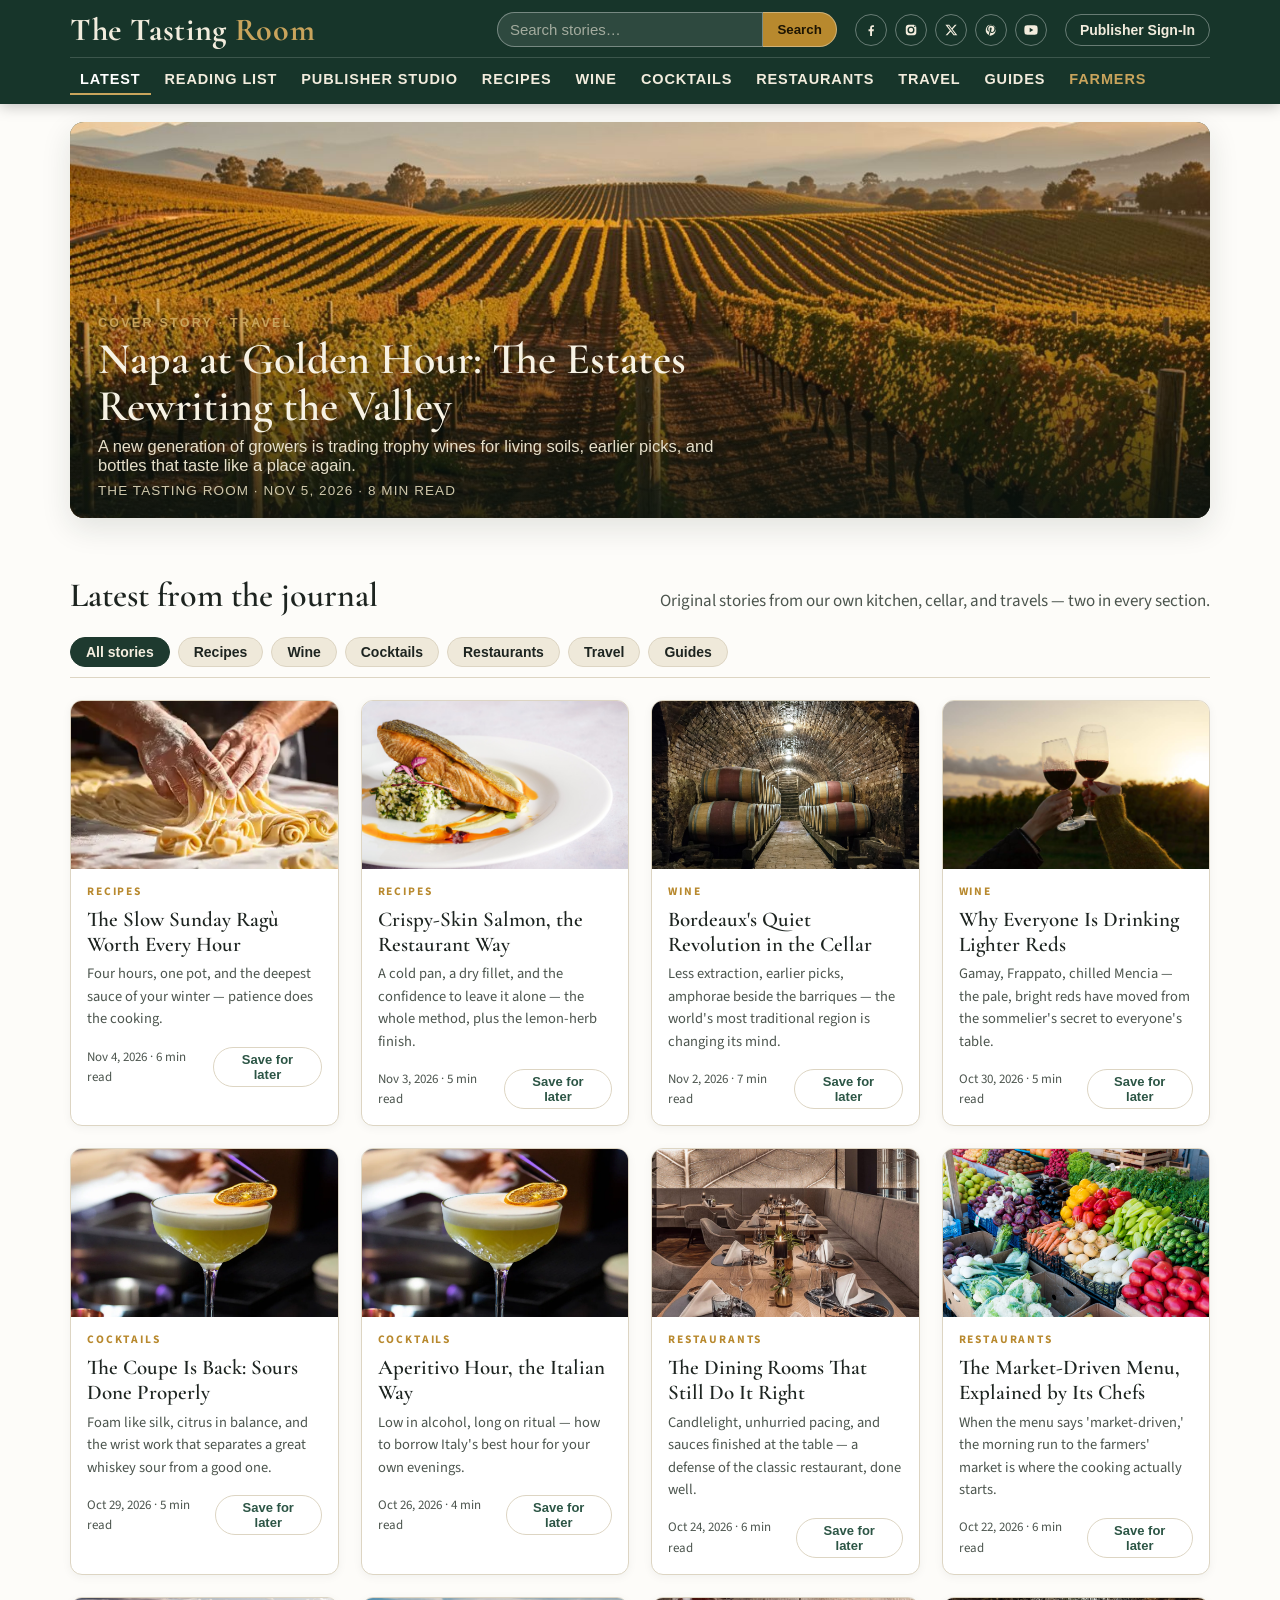
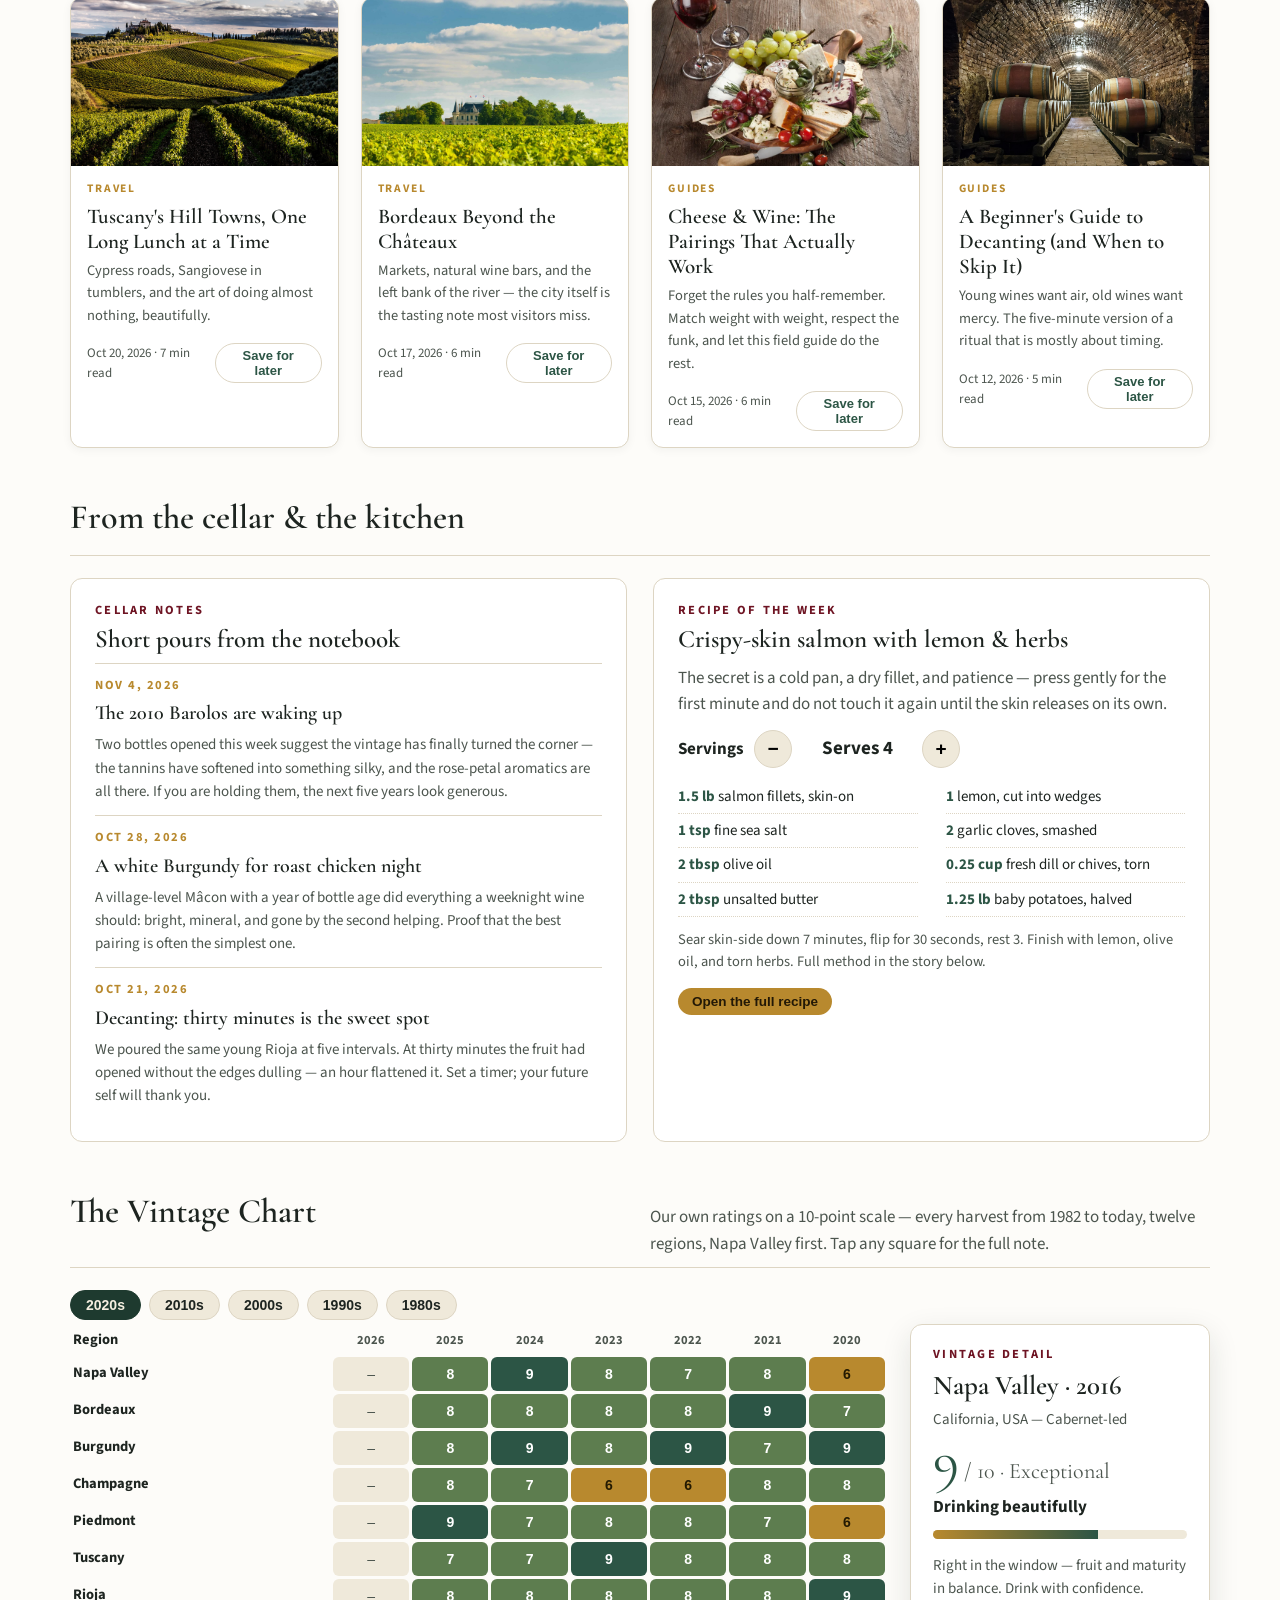
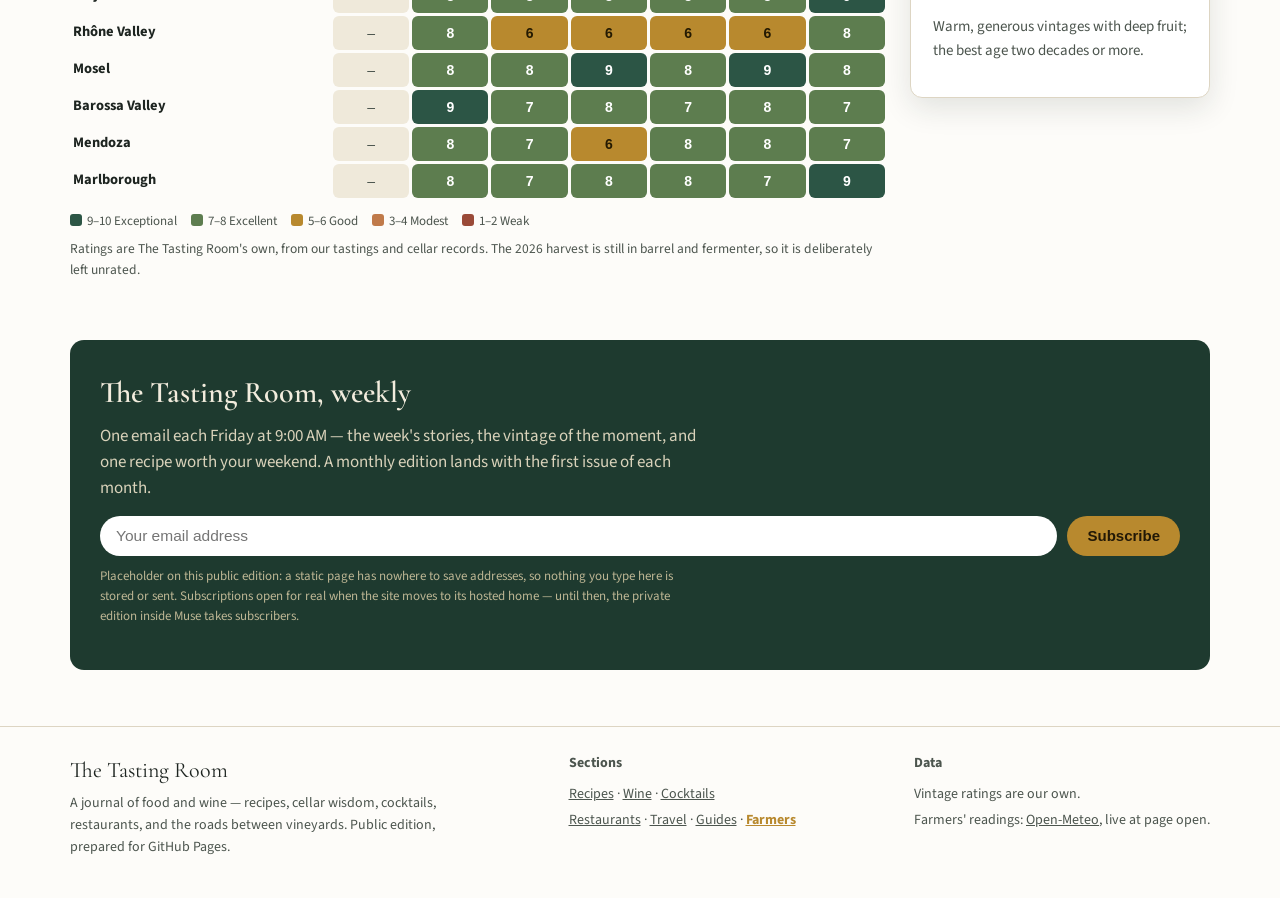
==== index.html @ 49eeda89 "Rename file to index.html" ====
<!doctype html>
<html lang="en">
<head>
<meta charset="utf-8" />
<meta name="viewport" content="width=device-width, initial-scale=1, viewport-fit=cover" />
<meta name="color-scheme" content="light dark" />
<meta name="description" content="The Tasting Room — a journal of recipes, wine, cocktails, restaurants, travel and guides, with an interactive vintage chart and live growing conditions for farmers in 55 wine regions." />
<link rel="icon" href="data:," />
<title>The Tasting Room — Public Edition</title>
<link rel="preconnect" href="https://fonts.googleapis.com" />
<link rel="preconnect" href="https://fonts.gstatic.com" crossorigin />
<link href="https://fonts.googleapis.com/css2?family=Cormorant+Garamond:ital,wght@0,500;0,600;0,700;1,500&family=Source+Sans+3:wght@400;600;700&display=swap" rel="stylesheet" />
<style>
:root{
  --bg:#fdfcf9; --bg-soft:#f4f0e6; --surface:#ffffff; --ink:#1d2420; --ink-soft:#4c554e;
  --line:#ddd5c3; --green:#1e3a2f; --green-2:#2c5545; --oxblood:#6e1423; --gold:#b8892e;
  --gold-soft:#c9a45c; --gold-pale:#f3e9d2; --header-bg:#17352a; --header-ink:#f2ecdd;
  --chip:#efe9da; --shadow:0 10px 30px rgba(23,40,32,.12);
  --score-hi:#2c5545; --score-mid:#b8892e; --score-lo:#9a4a38;
}
@media (prefers-color-scheme: dark){
  :root{
    --bg:#101613; --bg-soft:#17201b; --surface:#1a231e; --ink:#ece7da; --ink-soft:#b9beb2;
    --line:#33413a; --green:#0f241c; --green-2:#7fb69c; --oxblood:#d98a97; --gold:#d3ab55;
    --gold-soft:#c9a45c; --gold-pale:#2a2416; --chip:#232e28;
    --header-bg:#0c1f18; --header-ink:#f2ecdd; --shadow:0 10px 30px rgba(0,0,0,.45);
    --score-hi:#7fb69c; --score-mid:#d3ab55; --score-lo:#d98a7a;
  }
}
*{box-sizing:border-box}
html{scroll-behavior:smooth}
body{margin:0;background:var(--bg);color:var(--ink);font-family:"Source Sans 3",system-ui,sans-serif;font-size:17px;line-height:1.55}
img{display:block;max-width:100%}
h1,h2,h3,.serif{font-family:"Cormorant Garamond",Georgia,serif}
a{color:inherit}
button,a,select,[role="button"]{cursor:pointer}
button *,a *{cursor:pointer}
input,textarea{cursor:text}
.wrap{max-width:1180px;margin:0 auto;padding:0 20px}
/* ---------- pinned header ---------- */
header.site{position:sticky;top:0;z-index:60;background:var(--header-bg);color:var(--header-ink);box-shadow:0 2px 14px rgba(0,0,0,.25)}
.hrow1{display:flex;align-items:center;gap:18px;padding:12px 0 10px;flex-wrap:wrap}
.wordmark{font-family:"Cormorant Garamond",Georgia,serif;font-size:32px;font-weight:700;letter-spacing:.02em;line-height:1;background:none;border:0;color:var(--header-ink);padding:0;text-align:left}
.wordmark span{color:var(--gold-soft)}
.searchbox{flex:1 1 200px;max-width:340px;margin-left:auto;display:flex}
.searchbox input{flex:1;padding:8px 12px;border-radius:999px 0 0 999px;border:1px solid rgba(255,255,255,.35);background:rgba(255,255,255,.1);color:var(--header-ink);font-size:15px;min-width:0}
.searchbox input::placeholder{color:rgba(242,236,221,.6)}
.searchbox button{border:1px solid rgba(255,255,255,.35);border-left:0;background:var(--gold);color:#1d1503;border-radius:0 999px 999px 0;padding:8px 14px;font-weight:700}
.socials{display:flex;gap:8px;align-items:center}
.socials a{display:inline-flex;width:32px;height:32px;border:1px solid rgba(255,255,255,.35);border-radius:50%;align-items:center;justify-content:center;color:var(--header-ink)}
.socials a:hover{background:rgba(255,255,255,.14)}
.socials svg{width:16px;height:16px;fill:currentColor}
.signin-link{background:none;border:1px solid rgba(255,255,255,.35);color:var(--header-ink);border-radius:999px;padding:7px 14px;font-size:14px;font-weight:600}
.hrow2{border-top:1px solid rgba(255,255,255,.16)}
nav.main{display:flex;flex-wrap:wrap;gap:2px 4px;padding:7px 0 9px}
nav.main button{background:none;border:0;color:var(--header-ink);font-size:14.5px;font-weight:600;letter-spacing:.06em;text-transform:uppercase;padding:6px 10px;border-bottom:2px solid transparent}
nav.main button:hover{color:#fff}
nav.main button.active{border-bottom-color:var(--gold-soft);color:#fff}
nav.main button.farmers{color:var(--gold-soft)}
nav.main button.farmers.active{color:#ecd9a8}
/* ---------- generic ---------- */
.view{display:none}
.view.on{display:block}
.kicker{font-size:12.5px;font-weight:700;letter-spacing:.18em;text-transform:uppercase;color:var(--oxblood)}
.section-head{display:flex;align-items:baseline;justify-content:space-between;gap:16px;margin:44px 0 6px;flex-wrap:wrap}
.section-head h2{font-size:34px;margin:0;font-weight:600}
.section-head p{margin:0;color:var(--ink-soft);max-width:560px}
.rule{height:1px;background:var(--line);margin:10px 0 22px}
.btn{display:inline-block;background:var(--green);color:#f5efe0;border:0;border-radius:999px;padding:10px 20px;font-weight:700;font-size:15px}
.btn.gold{background:var(--gold);color:#221806}
.btn.ghost{background:none;color:var(--green-2);border:1px solid var(--line)}
.btn.small{padding:6px 14px;font-size:13.5px}
.chips{display:flex;flex-wrap:wrap;gap:8px;margin:14px 0 4px}
.chip{border:1px solid var(--line);background:var(--chip);color:var(--ink);border-radius:999px;padding:6px 15px;font-size:14px;font-weight:600}
.chip.active{background:var(--green);color:#f5efe0;border-color:var(--green)}
/* ---------- cover ---------- */
.cover{position:relative;margin-top:18px;border-radius:14px;overflow:hidden;box-shadow:var(--shadow);text-align:left;width:100%;border:0;padding:0;background:var(--green)}
.cover img{width:100%;height:44vh;min-height:320px;max-height:430px;object-fit:cover}
.cover .overlay{position:absolute;inset:auto 0 0 0;padding:56px 28px 20px;background:linear-gradient(transparent,rgba(10,20,15,.82));color:#f7f2e4}
.cover .kicker{color:var(--gold-soft)}
.cover h1{font-size:clamp(28px,4.6vw,44px);line-height:1.08;margin:6px 0 6px;font-weight:600;max-width:760px}
.cover p{margin:0;max-width:640px;color:#e6dfca;font-size:16.5px}
.cover .byline{margin-top:8px;font-size:13.5px;letter-spacing:.08em;text-transform:uppercase;color:#cfc7ab}
/* ---------- story grid ---------- */
.grid{display:grid;grid-template-columns:repeat(auto-fill,minmax(255px,1fr));gap:22px}
.card{background:var(--surface);border:1px solid var(--line);border-radius:12px;overflow:hidden;text-align:left;padding:0;display:flex;flex-direction:column;box-shadow:0 2px 10px rgba(23,40,32,.05)}
.card img{width:100%;height:168px;object-fit:cover}
.card .body{padding:14px 16px 16px;display:flex;flex-direction:column;gap:6px;flex:1}
.card .cat{font-size:11.5px;font-weight:700;letter-spacing:.16em;text-transform:uppercase;color:var(--gold)}
.card h3{font-size:21px;line-height:1.2;margin:0;font-weight:600}
.card p{margin:0;color:var(--ink-soft);font-size:14.5px;flex:1}
.card .meta{display:flex;justify-content:space-between;align-items:center;font-size:13px;color:var(--ink-soft)}
.save-btn{background:none;border:1px solid var(--line);border-radius:999px;padding:4px 12px;font-size:13px;font-weight:700;color:var(--green-2)}
.save-btn.saved{background:var(--gold-pale);border-color:var(--gold);color:var(--gold)}
.empty{padding:34px;text-align:center;color:var(--ink-soft);border:1px dashed var(--line);border-radius:12px}
/* ---------- cellar notes + recipe ---------- */
.split{display:grid;grid-template-columns:1fr 1fr;gap:26px}
@media(max-width:820px){.split{grid-template-columns:1fr}}
.panel{background:var(--surface);border:1px solid var(--line);border-radius:12px;padding:22px 24px}
.panel h3{font-size:25px;margin:0 0 4px;font-weight:600}
.note{border-top:1px solid var(--line);padding:12px 0}
.note:first-of-type{border-top:0}
.note .d{font-size:12.5px;letter-spacing:.12em;text-transform:uppercase;color:var(--gold);font-weight:700}
.note h4{font-family:"Cormorant Garamond",Georgia,serif;font-size:20px;margin:3px 0 4px;font-weight:600}
.note p{margin:0;color:var(--ink-soft);font-size:15px}
.scaler{display:flex;align-items:center;gap:10px;margin:12px 0;flex-wrap:wrap}
.scaler .n{width:38px;height:38px;border-radius:50%;border:1px solid var(--line);background:var(--chip);font-size:19px;font-weight:700;line-height:1}
.scaler output{font-size:19px;font-weight:700;min-width:110px;text-align:center}
.ing{list-style:none;margin:10px 0 0;padding:0;columns:2;column-gap:28px}
@media(max-width:560px){.ing{columns:1}}
.ing li{padding:5px 0;border-bottom:1px dotted var(--line);font-size:15px;break-inside:avoid}
.ing b{color:var(--green-2)}
/* ---------- vintage chart ---------- */
.chart-layout{display:grid;grid-template-columns:minmax(0,1fr) 300px;gap:22px;align-items:start}
@media(max-width:900px){.chart-layout{grid-template-columns:1fr}}
.vtable{border-collapse:separate;border-spacing:3px;width:100%}
.vtable th{font-size:12.5px;color:var(--ink-soft);font-weight:700;padding:2px 0;text-align:center}
.vtable th.region{text-align:left;font-size:14.5px;color:var(--ink);white-space:nowrap;padding-right:8px}
.vtable td{padding:0}
.cell{width:100%;min-width:30px;height:34px;border:0;border-radius:6px;font-weight:700;font-size:14px;color:#fff;display:block}
.cell.s9,.cell.s10{background:var(--score-hi)}
.cell.s7,.cell.s8{background:#5d7d4f}
.cell.s5,.cell.s6{background:var(--score-mid);color:#241a02}
.cell.s3,.cell.s4{background:#c07a4a}
.cell.s1,.cell.s2{background:var(--score-lo)}
.cell.none{background:var(--chip);color:var(--ink-soft);font-weight:400}
.cell.sel{outline:3px solid var(--oxblood);outline-offset:1px}
.detail{position:sticky;top:132px;background:var(--surface);border:1px solid var(--line);border-radius:12px;padding:20px 22px;box-shadow:var(--shadow)}
.detail h3{font-size:27px;margin:0;font-weight:600}
.detail .big{font-family:"Cormorant Garamond",Georgia,serif;font-size:56px;line-height:1;color:var(--green-2)}
.detail .big small{font-size:22px;color:var(--ink-soft)}
.mbar{height:9px;border-radius:99px;background:var(--chip);overflow:hidden;margin:10px 0 6px}
.mbar i{display:block;height:100%;background:linear-gradient(90deg,var(--gold),var(--green-2))}
.detail p{color:var(--ink-soft);font-size:15px}
.legend{display:flex;gap:14px;flex-wrap:wrap;font-size:13px;color:var(--ink-soft);margin-top:10px}
.legend i{display:inline-block;width:12px;height:12px;border-radius:3px;margin-right:5px;vertical-align:-1px}
/* ---------- farmers ---------- */
.farm-hero{background:linear-gradient(120deg,#17352a,#2c5545);color:#f2ecdd;border-radius:14px;padding:26px 28px;margin-top:20px}
.farm-hero h1{font-size:clamp(28px,4vw,38px);margin:4px 0 6px;font-weight:600}
.farm-hero p{margin:0;color:#d9d2ba;max-width:640px}
.farm-tools{display:flex;gap:10px;flex-wrap:wrap;align-items:center;margin:18px 0 6px}
.farm-tools input[type=search]{flex:1 1 180px;padding:9px 14px;border-radius:999px;border:1px solid var(--line);background:var(--surface);color:var(--ink);font-size:15px}
.unit-toggle{display:flex;border:1px solid var(--line);border-radius:999px;overflow:hidden}
.unit-toggle button{border:0;background:var(--surface);color:var(--ink);padding:8px 15px;font-weight:700}
.unit-toggle button.active{background:var(--green);color:#f5efe0}
.fdetail{background:var(--surface);border:1px solid var(--line);border-radius:14px;padding:22px 24px;box-shadow:var(--shadow);margin:16px 0 22px}
.fdetail h2{font-size:32px;margin:0;font-weight:600}
.fdetail .sub{color:var(--ink-soft);margin:2px 0 14px}
.statgrid{display:grid;grid-template-columns:repeat(auto-fit,minmax(128px,1fr));gap:12px}
.stat{background:var(--bg-soft);border-radius:10px;padding:12px 14px}
.stat .lab{font-size:11.5px;font-weight:700;letter-spacing:.13em;text-transform:uppercase;color:var(--ink-soft)}
.stat .val{font-family:"Cormorant Garamond",Georgia,serif;font-size:30px;line-height:1.1;font-weight:600}
.stat .val small{font-size:15px;color:var(--ink-soft)}
.days{display:grid;grid-template-columns:repeat(7,1fr);gap:8px;margin-top:16px}
@media(max-width:700px){.days{grid-template-columns:repeat(4,1fr)}}
.day{background:var(--bg-soft);border-radius:10px;padding:10px 8px;text-align:center;font-size:13.5px}
.day .dn{font-weight:700;letter-spacing:.05em}
.day .hi{font-weight:700}.day .lo{color:var(--ink-soft)}
.day .rn{color:#3f6d8e;font-size:12.5px}
.chartbox{margin-top:20px}
.chartbox h3{font-size:23px;margin:0 0 2px;font-weight:600}
.chart-legend{display:flex;gap:16px;flex-wrap:wrap;font-size:13.5px;margin:6px 0 4px}
.chart-legend i{display:inline-block;width:18px;height:4px;border-radius:2px;margin-right:6px;vertical-align:middle}
#weekChart{width:100%;height:auto}
#chartTip{position:absolute;pointer-events:none;background:var(--green);color:#f5efe0;border-radius:8px;padding:8px 11px;font-size:13px;line-height:1.45;opacity:0;transition:opacity .12s;z-index:5;white-space:nowrap}
.chart-rel{position:relative}
.fgrid{display:grid;grid-template-columns:repeat(auto-fill,minmax(215px,1fr));gap:14px}
.fcard{background:var(--surface);border:1px solid var(--line);border-radius:12px;padding:14px 16px;text-align:left;width:100%}
.fcard.sel{border-color:var(--gold);box-shadow:0 0 0 2px var(--gold-pale)}
.fcard h3{font-size:20px;margin:0;font-weight:600}
.fcard .ctry{color:var(--ink-soft);font-size:13px;margin-bottom:8px}
.fcard .row{display:flex;justify-content:space-between;font-size:14px;color:var(--ink-soft)}
.fcard .row b{color:var(--ink);font-size:16px}
.status-line{color:var(--ink-soft);font-size:14px;margin:8px 0}
/* ---------- reader ---------- */
.reader-hero{width:100%;height:46vh;min-height:300px;object-fit:cover;border-radius:14px;margin-top:18px}
.reader{max-width:720px;margin:0 auto}
.reader h1{font-size:clamp(30px,4.6vw,44px);line-height:1.12;font-weight:600;margin:10px 0 8px}
.reader .dek{font-size:19px;color:var(--ink-soft);font-family:"Cormorant Garamond",Georgia,serif;font-style:italic}
.reader .meta{color:var(--ink-soft);font-size:14px;margin:10px 0 18px;display:flex;gap:14px;flex-wrap:wrap;align-items:center}
.reader p.body{font-size:18px;line-height:1.7;margin:0 0 18px}
/* ---------- newsletter / studio / footer ---------- */
.newsletter{background:var(--green);color:#f2ecdd;border-radius:14px;padding:30px 30px;margin:46px 0 10px}
.newsletter h2{margin:0 0 6px;font-size:30px;font-weight:600}
.newsletter p{margin:0 0 14px;color:#d9d2ba;max-width:600px}
.newsletter form{display:flex;gap:10px;flex-wrap:wrap}
.newsletter input{flex:1 1 240px;padding:11px 16px;border-radius:999px;border:0;font-size:15.5px}
.newsletter .fine{font-size:13px;color:#bdb694;margin-top:10px}
.studio-grid{display:grid;grid-template-columns:repeat(auto-fit,minmax(230px,1fr));gap:16px;margin-top:18px}
.studio-card{background:var(--surface);border:1px dashed var(--line);border-radius:12px;padding:20px}
.studio-card h3{margin:0 0 6px;font-size:22px;font-weight:600}
.studio-card p{margin:0;color:var(--ink-soft);font-size:14.5px}
.tag{display:inline-block;background:var(--gold-pale);color:var(--gold);font-size:11.5px;font-weight:700;letter-spacing:.12em;text-transform:uppercase;border-radius:99px;padding:3px 10px;margin-bottom:8px}
footer.site{margin-top:56px;border-top:1px solid var(--line);padding:26px 0 40px;color:var(--ink-soft);font-size:14px}
footer.site .cols{display:flex;gap:30px;flex-wrap:wrap;justify-content:space-between}
footer.site .serif{font-size:22px;color:var(--ink)}
.toast{position:fixed;left:50%;bottom:22px;transform:translateX(-50%) translateY(20px);background:var(--green);color:#f5efe0;padding:11px 20px;border-radius:999px;font-size:14.5px;opacity:0;pointer-events:none;transition:.25s;z-index:80;box-shadow:var(--shadow);max-width:90vw;text-align:center}
.toast.on{opacity:1;transform:translateX(-50%)}
/* ---------- vintage chart scroller (desktop keeps the swipe, mobile reflows below) ---------- */
.vtable-wrap{overflow-x:auto;-webkit-overflow-scrolling:touch}
/* ================= MOBILE PASS ================= */
button,a,.chip{ -webkit-tap-highlight-color:transparent }
button,.chip,nav.main button,.fcard,.cell{ touch-action:manipulation }
@media (prefers-reduced-motion: reduce){ html{scroll-behavior:auto} .toast{transition:none} }
@media (max-width:760px){
  body{font-size:16.5px;overflow-x:clip}
  .wrap{padding:0 16px}
  /* header: wordmark + sign-in on row one, full-width search on row two, socials on row three — nothing to swipe */
  .hrow1{gap:10px 12px;padding:10px 0 9px}
  .wordmark{font-size:27px;min-height:44px;display:inline-flex;align-items:center;order:1}
  .signin-link{order:2;margin-left:auto;min-height:40px;padding:8px 13px;font-size:13.5px;display:inline-flex;align-items:center}
  .searchbox{order:3;flex:1 1 100%;max-width:none;margin-left:0}
  .searchbox input{font-size:16px;padding:11px 14px;min-height:44px}
  .searchbox button{padding:11px 18px;min-height:44px;font-size:15px}
  .socials{order:4;margin:0 auto;gap:9px}
  .socials a{width:40px;height:40px}
  .socials svg{width:18px;height:18px}
  /* nav: wraps into a two-row grid of full-height tap targets instead of a sideways swipe */
  nav.main{display:grid;grid-template-columns:repeat(5,1fr);gap:2px;padding:6px 0 8px}
  nav.main button{font-size:11.5px;letter-spacing:.04em;padding:8px 2px;min-height:44px;display:flex;align-items:center;justify-content:center;text-align:center;line-height:1.2}
  /* sections & type */
  .section-head{margin:32px 0 4px;gap:8px}
  .section-head h2{font-size:28px;line-height:1.15}
  .section-head p{font-size:15.5px}
  .rule{margin:8px 0 18px}
  /* cover */
  .cover{margin-top:12px;border-radius:12px}
  .cover img{height:38vh;min-height:250px;max-height:340px}
  .cover .overlay{padding:46px 18px 16px}
  .cover h1{font-size:clamp(26px,7.4vw,34px)}
  .cover p{font-size:15.5px;line-height:1.45}
  .cover .byline{font-size:12px}
  /* cards & controls */
  .grid{gap:16px}
  .card .body{padding:13px 15px 15px}
  .btn{min-height:44px;display:inline-flex;align-items:center;justify-content:center;padding:11px 20px}
  .btn.small{min-height:40px;padding:8px 16px}
  .chip{min-height:44px;padding:10px 15px;font-size:14.5px;display:inline-flex;align-items:center}
  .chips{gap:7px;margin:12px 0 2px}
  .save-btn{min-height:38px;padding:7px 13px;font-size:13.5px}
  .card .meta{flex-wrap:wrap;gap:8px}
  .empty{padding:24px 18px}
  /* panels, recipe */
  .panel{padding:18px 16px}
  .panel h3{font-size:23px}
  .scaler .n{width:44px;height:44px;font-size:21px}
  .scaler output{min-width:96px}
  /* vintage chart: the wide table becomes stacked region blocks — each year is a labelled tile, no sideways scroll */
  .vtable-wrap{overflow:visible}
  .vtable{display:block;width:100%;border-spacing:0}
  .vtable tr:first-child{display:none}
  .vtable tr{display:grid;grid-template-columns:repeat(5,1fr);gap:6px;padding:12px 0 14px;border-bottom:1px solid var(--line)}
  .vtable th.region{grid-column:1/-1;text-align:left;font-size:17px;white-space:normal;padding:0 0 2px;font-family:"Cormorant Garamond",Georgia,serif;font-weight:600}
  .vtable td{display:block}
  .cell{min-width:0;height:auto;min-height:54px;display:flex;flex-direction:column;align-items:center;justify-content:center;gap:1px;font-size:16px;border-radius:8px;padding:5px 2px}
  .cell::before{content:attr(data-yr);font-size:10px;font-weight:600;letter-spacing:.05em;line-height:1;opacity:.85}
  .detail{position:static;padding:18px 16px;margin-top:16px}
  .detail h3{font-size:24px}
  .detail .big{font-size:48px}
  .legend{gap:8px 12px;font-size:12.5px}
  /* farmers */
  .farm-hero{padding:20px 18px;margin-top:12px;border-radius:12px}
  .farm-hero p{font-size:15.5px}
  .farm-tools{flex-direction:column;align-items:stretch;gap:10px;margin:14px 0 4px}
  .farm-tools input[type=search]{flex:none;width:100%;min-height:48px;font-size:16px;padding:11px 16px}
  .unit-toggle{width:100%}
  .unit-toggle button{flex:1;min-height:44px;padding:10px;font-size:15px}
  .fdetail{padding:18px 16px;margin:12px 0 18px}
  .fdetail h2{font-size:27px}
  .statgrid{grid-template-columns:repeat(2,1fr);gap:10px}
  .stat{padding:11px 12px}
  .stat .val{font-size:26px}
  .days{grid-template-columns:repeat(3,1fr);gap:7px}
  .day{font-size:13px;padding:9px 6px}
  .chart-legend{gap:8px 12px;font-size:13px}
  #chartTip{white-space:normal;width:max-content;max-width:240px;font-size:12.5px}
  /* reader */
  .reader-hero{height:34vh;min-height:220px;margin-top:12px;border-radius:12px}
  .reader h1{font-size:clamp(28px,8vw,36px)}
  .reader .dek{font-size:18px}
  .reader p.body{font-size:17.5px;line-height:1.68}
  .reader .meta{gap:8px 12px}
  /* newsletter, studio, footer, toast */
  .newsletter{padding:22px 18px;margin:36px 0 8px}
  .newsletter h2{font-size:26px}
  .newsletter form{flex-direction:column;gap:10px}
  .newsletter input{flex:none;width:100%;min-height:50px;font-size:16px;padding:12px 16px}
  .newsletter .btn{width:100%;min-height:50px}
  .studio-grid{gap:12px;margin-top:14px}
  .studio-card{padding:17px 16px}
  footer.site{margin-top:40px;padding:22px 0 calc(30px + env(safe-area-inset-bottom))}
  footer.site .cols{flex-direction:column;gap:18px}
  .toast{bottom:calc(14px + env(safe-area-inset-bottom));width:calc(100vw - 32px);max-width:calc(100vw - 32px)}
}
@media (max-width:520px){
  .grid{grid-template-columns:1fr}
  .card img{height:190px}
  .fgrid{grid-template-columns:1fr}
  .fcard{padding:15px 16px}
  .fcard .row{font-size:15px}
  .days{grid-template-columns:repeat(2,1fr)}
  .ing{columns:1}
  .studio-grid{grid-template-columns:1fr}
}
@media (max-width:380px){
  .wrap{padding:0 13px}
  .wordmark{font-size:24px}
  .signin-link{font-size:12.5px;padding:8px 10px}
  .socials a{width:38px;height:38px}
  nav.main{grid-template-columns:repeat(4,1fr)}
  .vtable tr{grid-template-columns:repeat(4,1fr)}
  .statgrid{grid-template-columns:repeat(2,1fr)}
}
</style>
</head>
<body>
<header class="site">
  <div class="wrap">
    <div class="hrow1">
      <button class="wordmark" data-nav="home">The Tasting <span>Room</span></button>
      <form class="searchbox" id="searchForm" role="search">
        <input type="search" id="searchInput" placeholder="Search stories…" aria-label="Search stories" />
        <button type="submit">Search</button>
      </form>
      <div class="socials" aria-label="Social media">
        <a href="https://www.facebook.com" target="_blank" rel="noopener" aria-label="Facebook"><svg viewBox="0 0 24 24"><path d="M13.5 21v-7h2.4l.4-3h-2.8V9.1c0-.9.3-1.5 1.6-1.5h1.3V4.9c-.3 0-1.1-.1-2.1-.1-2.1 0-3.6 1.3-3.6 3.7V11H8.3v3h2.4v7h2.8z"/></svg></a>
        <a href="https://www.instagram.com" target="_blank" rel="noopener" aria-label="Instagram"><svg viewBox="0 0 24 24"><path d="M12 8.8A3.2 3.2 0 1 0 12 15.2 3.2 3.2 0 0 0 12 8.8zm0-2.1a5.3 5.3 0 1 1 0 10.6 5.3 5.3 0 0 1 0-10.6zm6.9-.3a1.2 1.2 0 1 1-2.4 0 1.2 1.2 0 0 1 2.4 0zM12 4.2c-2.5 0-2.9 0-3.9.1a5 5 0 0 0-1.6.3 3.4 3.4 0 0 0-2 2 5 5 0 0 0-.3 1.6c0 1 0 1.3 0 3.9s0 2.9.1 3.9a5 5 0 0 0 .3 1.6 3.4 3.4 0 0 0 2 2 5 5 0 0 0 1.6.3c1 .1 1.3.1 3.9.1s2.9 0 3.9-.1a5 5 0 0 0 1.6-.3 3.4 3.4 0 0 0 2-2 5 5 0 0 0 .3-1.6c.1-1 .1-1.3.1-3.9s0-2.9-.1-3.9a5 5 0 0 0-.3-1.6 3.4 3.4 0 0 0-2-2 5 5 0 0 0-1.6-.3c-1-.1-1.4-.1-3.9-.1z"/></svg></a>
        <a href="https://x.com" target="_blank" rel="noopener" aria-label="X"><svg viewBox="0 0 24 24"><path d="M17.8 4h2.7l-6 6.8L21.5 20h-5.6l-4.3-5.6L6.6 20H3.9l6.4-7.3L3.6 4H9.3l3.9 5.2L17.8 4zm-1 14.4h1.5L8.6 5.5H7L16.8 18.4z"/></svg></a>
        <a href="https://www.pinterest.com" target="_blank" rel="noopener" aria-label="Pinterest"><svg viewBox="0 0 24 24"><path d="M12 4a8 8 0 0 0-2.9 15.4c-.1-.7-.2-1.7 0-2.4l1.2-4.9s-.3-.6-.3-1.5c0-1.4.8-2.4 1.8-2.4.9 0 1.3.6 1.3 1.4 0 .9-.6 2.2-.9 3.4-.2 1 .5 1.9 1.6 1.9 1.9 0 3.3-2 3.3-4.8 0-2.5-1.8-4.3-4.4-4.3a4.6 4.6 0 0 0-4.8 4.6c0 .9.4 1.9.8 2.4.1.1.1.2.1.3l-.3 1.2c0 .2-.2.2-.4.1-1.2-.6-2-2.3-2-3.8 0-3.1 2.3-6 6.6-6 3.4 0 6.1 2.5 6.1 5.7 0 3.4-2.2 6.2-5.2 6.2-1 0-2-.5-2.3-1.1l-.6 2.4c-.2.9-.8 2-1.2 2.6A8 8 0 1 0 12 4z"/></svg></a>
        <a href="https://www.youtube.com" target="_blank" rel="noopener" aria-label="YouTube"><svg viewBox="0 0 24 24"><path d="M21.6 7.2a2.5 2.5 0 0 0-1.8-1.8C18.2 5 12 5 12 5s-6.2 0-7.8.4A2.5 2.5 0 0 0 2.4 7.2 26 26 0 0 0 2 12a26 26 0 0 0 .4 4.8 2.5 2.5 0 0 0 1.8 1.8c1.6.4 7.8.4 7.8.4s6.2 0 7.8-.4a2.5 2.5 0 0 0 1.8-1.8A26 26 0 0 0 22 12a26 26 0 0 0-.4-4.8zM10 15.2V8.8L15.5 12 10 15.2z"/></svg></a>
      </div>
      <button class="signin-link" data-nav="studio">Publisher Sign-In</button>
    </div>
    <div class="hrow2">
      <nav class="main" id="mainNav" aria-label="Sections">
        <button data-nav="home" class="active">Latest</button>
        <button data-nav="reading">Reading List</button>
        <button data-nav="studio">Publisher Studio</button>
        <button data-cat="Recipes">Recipes</button>
        <button data-cat="Wine">Wine</button>
        <button data-cat="Cocktails">Cocktails</button>
        <button data-cat="Restaurants">Restaurants</button>
        <button data-cat="Travel">Travel</button>
        <button data-cat="Guides">Guides</button>
        <button data-nav="farmers" class="farmers">Farmers</button>
      </nav>
    </div>
  </div>
</header>

<main class="wrap">

  <!-- ================= HOME ================= -->
  <section class="view on" id="view-home">
    <div id="coverSlot"></div>

    <div class="section-head">
      <h2 id="latestTitle">Latest from the journal</h2>
      <p>Original stories from our own kitchen, cellar, and travels — two in every section.</p>
    </div>
    <div class="chips" id="catChips" role="group" aria-label="Filter by section"></div>
    <div class="rule"></div>
    <div class="grid" id="storyGrid"></div>
    <div class="empty" id="noResults" style="display:none">No stories match that search yet. Try a different word — “salmon”, “Bordeaux”, “pasta”…</div>

    <div class="section-head">
      <h2>From the cellar &amp; the kitchen</h2>
    </div>
    <div class="rule"></div>
    <div class="split">
      <div class="panel">
        <div class="kicker">Cellar Notes</div>
        <h3>Short pours from the notebook</h3>
        <div class="note"><div class="d">Nov 4, 2026</div><h4>The 2010 Barolos are waking up</h4><p>Two bottles opened this week suggest the vintage has finally turned the corner — the tannins have softened into something silky, and the rose-petal aromatics are all there. If you are holding them, the next five years look generous.</p></div>
        <div class="note"><div class="d">Oct 28, 2026</div><h4>A white Burgundy for roast chicken night</h4><p>A village-level Mâcon with a year of bottle age did everything a weeknight wine should: bright, mineral, and gone by the second helping. Proof that the best pairing is often the simplest one.</p></div>
        <div class="note"><div class="d">Oct 21, 2026</div><h4>Decanting: thirty minutes is the sweet spot</h4><p>We poured the same young Rioja at five intervals. At thirty minutes the fruit had opened without the edges dulling — an hour flattened it. Set a timer; your future self will thank you.</p></div>
      </div>
      <div class="panel">
        <div class="kicker">Recipe of the Week</div>
        <h3>Crispy-skin salmon with lemon &amp; herbs</h3>
        <p style="color:var(--ink-soft);margin:6px 0 0">The secret is a cold pan, a dry fillet, and patience — press gently for the first minute and do not touch it again until the skin releases on its own.</p>
        <div class="scaler">
          <span style="font-weight:700">Servings</span>
          <button class="n" id="servDown" aria-label="Fewer servings">−</button>
          <output id="servOut">Serves 4</output>
          <button class="n" id="servUp" aria-label="More servings">+</button>
        </div>
        <ul class="ing" id="ingList"></ul>
        <p style="color:var(--ink-soft);font-size:14.5px;margin-top:12px">Sear skin-side down 7 minutes, flip for 30 seconds, rest 3. Finish with lemon, olive oil, and torn herbs. Full method in the story below.</p>
        <button class="btn small gold" data-open="salmon">Open the full recipe</button>
      </div>
    </div>

    <div class="section-head">
      <h2>The Vintage Chart</h2>
      <p>Our own ratings on a 10-point scale — every harvest from 1982 to today, twelve regions, Napa Valley first. Tap any square for the full note.</p>
    </div>
    <div class="rule"></div>
    <div class="chips" id="decadeTabs" role="group" aria-label="Choose a decade"></div>
    <div class="chart-layout">
      <div>
        <div class="vtable-wrap">
          <table class="vtable" id="vtable" aria-label="Vintage ratings"></table>
        </div>
        <div class="legend">
          <span><i style="background:var(--score-hi)"></i>9–10 Exceptional</span>
          <span><i style="background:#5d7d4f"></i>7–8 Excellent</span>
          <span><i style="background:var(--score-mid)"></i>5–6 Good</span>
          <span><i style="background:#c07a4a"></i>3–4 Modest</span>
          <span><i style="background:var(--score-lo)"></i>1–2 Weak</span>
        </div>
        <p style="color:var(--ink-soft);font-size:13.5px;margin-top:8px">Ratings are The Tasting Room's own, from our tastings and cellar records. The 2026 harvest is still in barrel and fermenter, so it is deliberately left unrated.</p>
      </div>
      <aside class="detail" id="chartDetail" aria-live="polite"></aside>
    </div>

    <div class="newsletter">
      <h2>The Tasting Room, weekly</h2>
      <p>One email each Friday at 9:00 AM — the week's stories, the vintage of the moment, and one recipe worth your weekend. A monthly edition lands with the first issue of each month.</p>
      <form id="newsForm">
        <input type="email" id="newsEmail" placeholder="Your email address" aria-label="Email address" />
        <button class="btn gold" type="submit">Subscribe</button>
      </form>
      <p class="fine" id="newsNote">Placeholder on this public edition: a static page has nowhere to save addresses, so nothing you type here is stored or sent. Subscriptions open for real when the site moves to its hosted home — until then, the private edition inside Muse takes subscribers.</p>
    </div>
  </section>

  <!-- ================= READER ================= -->
  <section class="view" id="view-story">
    <button class="btn ghost small" id="backBtn" style="margin-top:18px">← Back to the journal</button>
    <div id="readerSlot"></div>
  </section>

  <!-- ================= READING LIST ================= -->
  <section class="view" id="view-reading">
    <div class="section-head"><h2>Your reading list</h2><p>Saved for later — on this public edition the list is kept for this visit only and clears when you close the page. In the private edition it is kept for you between visits.</p></div>
    <div class="rule"></div>
    <div class="grid" id="readingGrid"></div>
    <div class="empty" id="readingEmpty">Nothing saved yet. Tap “Save for later” on any story and it will wait for you here.</div>
  </section>

  <!-- ================= FARMERS ================= -->
  <section class="view" id="view-farmers">
    <div class="farm-hero">
      <div class="kicker" style="color:var(--gold-soft)">For the growers</div>
      <h1>Conditions in the world's wine regions</h1>
      <p>Live weather, wind, and soil temperature — at the surface and 6&nbsp;cm down — for 55 wine-growing regions, the numbers that decide irrigation, frost watches, and harvest timing. Readings come from Open-Meteo and load fresh each time you open this page.</p>
    </div>
    <div class="farm-tools">
      <input type="search" id="farmSearch" placeholder="Search regions — try “Napa” or “Mosel”…" aria-label="Search wine regions" />
      <div class="unit-toggle" role="group" aria-label="Units">
        <button id="unitF" class="active">°F · mph</button>
        <button id="unitC">°C · km/h</button>
      </div>
    </div>
    <div class="chips" id="contChips" role="group" aria-label="Filter by continent"></div>
    <p class="status-line" id="farmStatus">Loading live readings…</p>
    <div id="farmDetail"></div>
    <div class="fgrid" id="farmGrid"></div>
    <div class="empty" id="farmEmpty" style="display:none">No regions match that search.</div>
  </section>

  <!-- ================= STUDIO ================= -->
  <section class="view" id="view-studio">
    <div class="section-head"><h2>Publisher Studio</h2><p>The newsroom behind The Tasting Room.</p></div>
    <div class="rule"></div>
    <div class="panel" style="border-style:dashed">
      <span class="tag">Placeholder on the public edition</span>
      <h3 style="font-size:26px">Sign-in and publishing live in the private edition</h3>
      <p style="color:var(--ink-soft);max-width:640px">A static page on GitHub Pages has no server and no database, so it cannot hold an access code, save stories, or keep a subscriber list. Nothing entered on this page is stored. The working Studio — single publisher seat claimed with a name and access code — stays in the private edition inside Muse, and these tools arrive here when the site moves to its hosted home.</p>
    </div>
    <div class="studio-grid">
      <div class="studio-card"><span class="tag">Placeholder</span><h3>Write &amp; edit stories</h3><p>Draft, edit, and publish stories with photos, and choose the cover story. Available in the private edition today; arrives here with hosting.</p></div>
      <div class="studio-card"><span class="tag">Placeholder</span><h3>Subscribers &amp; newsletter</h3><p>The subscriber list and the Friday 9:00 AM weekly send (monthly readers get the first issue of each month). Runs from the private edition until hosting lands.</p></div>
      <div class="studio-card"><span class="tag">Placeholder</span><h3>Analytics</h3><p>Visitor and page-view counts, most-read stories, and the 14-day chart. Needs a server to count anyone but yourself, so it is counted in the private edition for now.</p></div>
      <div class="studio-card"><span class="tag">Placeholder</span><h3>Settings</h3><p>Social profile links and site details. On this edition the ribbon icons point at the social networks themselves until the hosted settings page arrives.</p></div>
    </div>
  </section>
</main>

<footer class="site">
  <div class="wrap cols">
    <div>
      <div class="serif">The Tasting Room</div>
      <p style="margin:6px 0 0;max-width:380px">A journal of food and wine — recipes, cellar wisdom, cocktails, restaurants, and the roads between vineyards. Public edition, prepared for GitHub Pages.</p>
    </div>
    <div>
      <p style="margin:0 0 6px"><b>Sections</b></p>
      <p style="margin:0;line-height:1.9">
        <a href="#" data-cat-link="Recipes">Recipes</a> · <a href="#" data-cat-link="Wine">Wine</a> · <a href="#" data-cat-link="Cocktails">Cocktails</a><br/>
        <a href="#" data-cat-link="Restaurants">Restaurants</a> · <a href="#" data-cat-link="Travel">Travel</a> · <a href="#" data-cat-link="Guides">Guides</a> · <a href="#" id="footFarmers" style="color:var(--gold);font-weight:700">Farmers</a>
      </p>
    </div>
    <div>
      <p style="margin:0 0 6px"><b>Data</b></p>
      <p style="margin:0;line-height:1.9">Vintage ratings are our own.<br/>Farmers' readings: <a href="https://open-meteo.com" target="_blank" rel="noopener">Open-Meteo</a>, live at page open.</p>
    </div>
  </div>
</footer>
<div class="toast" id="toast" role="status"></div>

<script>
"use strict";
/* ============================ DATA ============================ */
var COVER = { id:"cover-napa", cat:"Travel", title:"Napa at Golden Hour: The Estates Rewriting the Valley",
  dek:"A new generation of growers is trading trophy wines for living soils, earlier picks, and bottles that taste like a place again.",
  img:"[data-uri]", alt:"Vineyard rows glowing gold at sunset beneath hazy mountains in Napa Valley", author:"The Tasting Room", date:"Nov 5, 2026", mins:8 };

var STORIES = [
{ id:"ragu", cat:"Recipes", title:"The Slow Sunday Ragù Worth Every Hour",
  dek:"Four hours, one pot, and the deepest sauce of your winter — patience does the cooking.",
  img:"[data-uri]", alt:"Hands shaping fresh pasta in a kitchen class", author:"Elena Marchetti", date:"Nov 4, 2026", mins:6,
  body:["A proper ragù is not a sauce you make; it is an afternoon you spend. The meat — half beef, half pork, with a little pancetta for depth — goes in only after the soffritto of onion, carrot, and celery has sweated down to sweetness. That first twenty minutes decides everything that follows, and rushing it is the one mistake no amount of simmering can undo.",
  "Deglaze with a full glass of dry white wine and let it cook off entirely before the milk goes in — yes, milk, the Bolognese secret that rounds every edge. Then the tomatoes, crushed by hand, and the long, low bubble begins. Three hours is the floor; four is better. The sauce should barely move, a lazy blip at the surface every few seconds.",
  "Season in stages and taste like you mean it. The ragù will need more salt at hour three than you expect, because the flavors concentrate as the liquid leaves. A spoonful of the pasta's cooking water at the end marries sauce and noodle into one thing rather than two things sharing a bowl.",
  "Serve it over tagliatelle you can see through at the edges, with Parmigiano that you grate yourself, at the table, generously. Leftovers — if your household allows them to exist — are better on day two, folded through baked pasta with a béchamel lid."] },
{ id:"salmon", cat:"Recipes", title:"Crispy-Skin Salmon, the Restaurant Way",
  dek:"A cold pan, a dry fillet, and the confidence to leave it alone — the whole method, plus the lemon-herb finish.",
  img:"[data-uri]", alt:"A plated salmon fillet with crisp golden skin in a restaurant setting", author:"The Tasting Room", date:"Nov 3, 2026", mins:5,
  body:["Every great salmon skin begins an hour before the pan, with salt and a rack in the refrigerator. Dry surface, crisp skin — there are no exceptions and no shortcuts. Pat the fillets dry again just before cooking, because moisture is the enemy and it returns quickly.",
  "Start the fillets skin-side down in a cold, lightly oiled pan, then turn the heat to medium. Press each fillet gently with a spatula for the first minute so the skin makes full contact and doesn't curl. Then — this is the hard part — do nothing. Seven minutes of nothing. The skin will release itself when it is ready, and pulling early tears it.",
  "When the flesh has turned opaque two-thirds of the way up, flip the fillets for exactly thirty seconds, just to kiss the top. Rest them skin-side up for three minutes so the crispness survives to the table.",
  "Finish with lemon juice, good olive oil, and whatever soft herbs you have — dill, chives, parsley. Serve it on warm plates with the skin facing the ceiling, like a flag. Our Recipe of the Week scaler at the top of the home page will size the quantities for your table."] },
{ id:"bordeaux-cellar", cat:"Wine", title:"Bordeaux's Quiet Revolution in the Cellar",
  dek:"Less extraction, earlier picks, amphorae beside the barriques — the world's most traditional region is changing its mind.",
  img:"[data-uri]", alt:"Oak barrels ageing in a cool underground wine cellar", author:"Claire Dubois", date:"Nov 2, 2026", mins:7,
  body:["Walk into a Bordeaux cellar today and you will still see the barriques — but look again and there are concrete eggs, clay amphorae, and large old foudres standing among them. The region that defined tradition is quietly rebuilding its cellars around a single idea: let the vineyard speak louder than the winemaking.",
  "The shift starts in the field. Harvest dates have crept earlier across the Médoc and the Right Bank, chasing freshness over sheer ripeness, and alcohol levels that climbed for two decades are easing back. Cabernet picked for perfume rather than power tastes different — brighter, longer, more honest about where it grew.",
  "Extraction, once a point of pride, is now handled like a spice: a little, late, and never enough to bury the fruit. Several respected estates have cut new-oak percentages in half, finding that the wines age more gracefully and drink sooner — a commercial virtue the old model never needed to consider.",
  "None of this makes Bordeaux modern in the loud sense. It makes it attentive. The great names are still great, the gravel still does its ancient work — but the wines arriving now carry a lightness that would have startled the cellar masters of 2005, and they are better for it."] },
{ id:"lighter-reds", cat:"Wine", title:"Why Everyone Is Drinking Lighter Reds",
  dek:"Gamay, Frappato, chilled Mencia — the pale, bright reds have moved from the sommelier's secret to everyone's table.",
  img:"[data-uri]", alt:"Two glasses of red wine raised in a vineyard at sunset", author:"The Tasting Room", date:"Oct 30, 2026", mins:5,
  body:["Something has shifted in the glass. The biggest, darkest reds — the ones that stained teeth and conversations alike — are sharing the table now with wines the color of garnets held to the light: Gamay from Beaujolais, Frappato from Sicily, Poulsard from the Jura, Mencía from Bierzo. They pour pale, drink bright, and disappear fast.",
  "Part of it is food. Lighter reds bend toward whatever is on the table — roast chicken, grilled fish, a Tuesday stir-fry — where a heavyweight red demands the meal be built around it. Part of it is the weather of our lives: warm evenings and long lunches reward a wine that refreshes rather than overwhelms.",
  "Serving them well asks for one small change: the cellar-cool glass. Fifteen minutes in the refrigerator — not an ice bath, not the freezer — takes a light red to the temperature where its fruit sings and its edges soften. Restaurants have done this for years; home drinkers are catching up.",
  "Start with a Beaujolais cru like Morgon or Fleurie, move to a Sicilian Frappato with tomato-based anything, and keep a bottle of Mencía for the next time someone insists red can't go with salmon. It can. It absolutely can."] },
{ id:"coupe", cat:"Cocktails", title:"The Coupe Is Back: Sours Done Properly",
  dek:"Foam like silk, citrus in balance, and the wrist work that separates a great whiskey sour from a good one.",
  img:"[data-uri]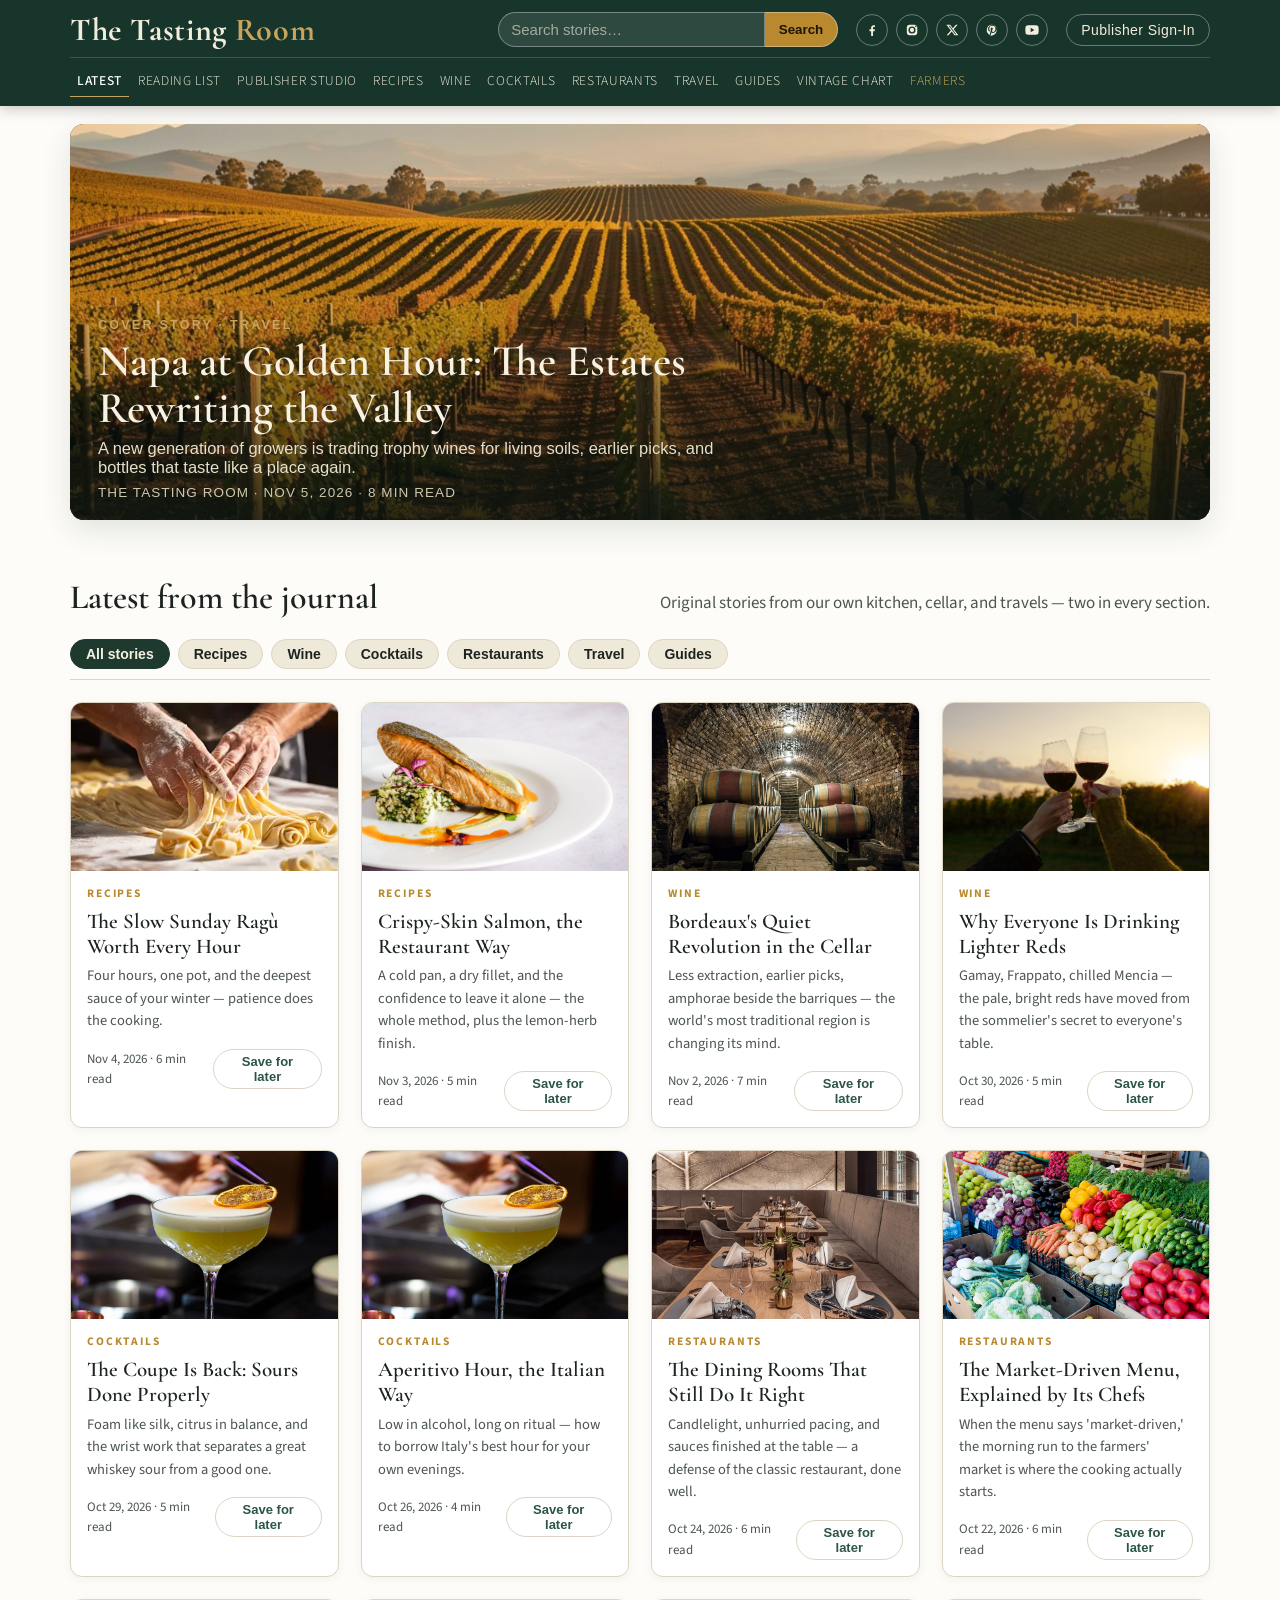
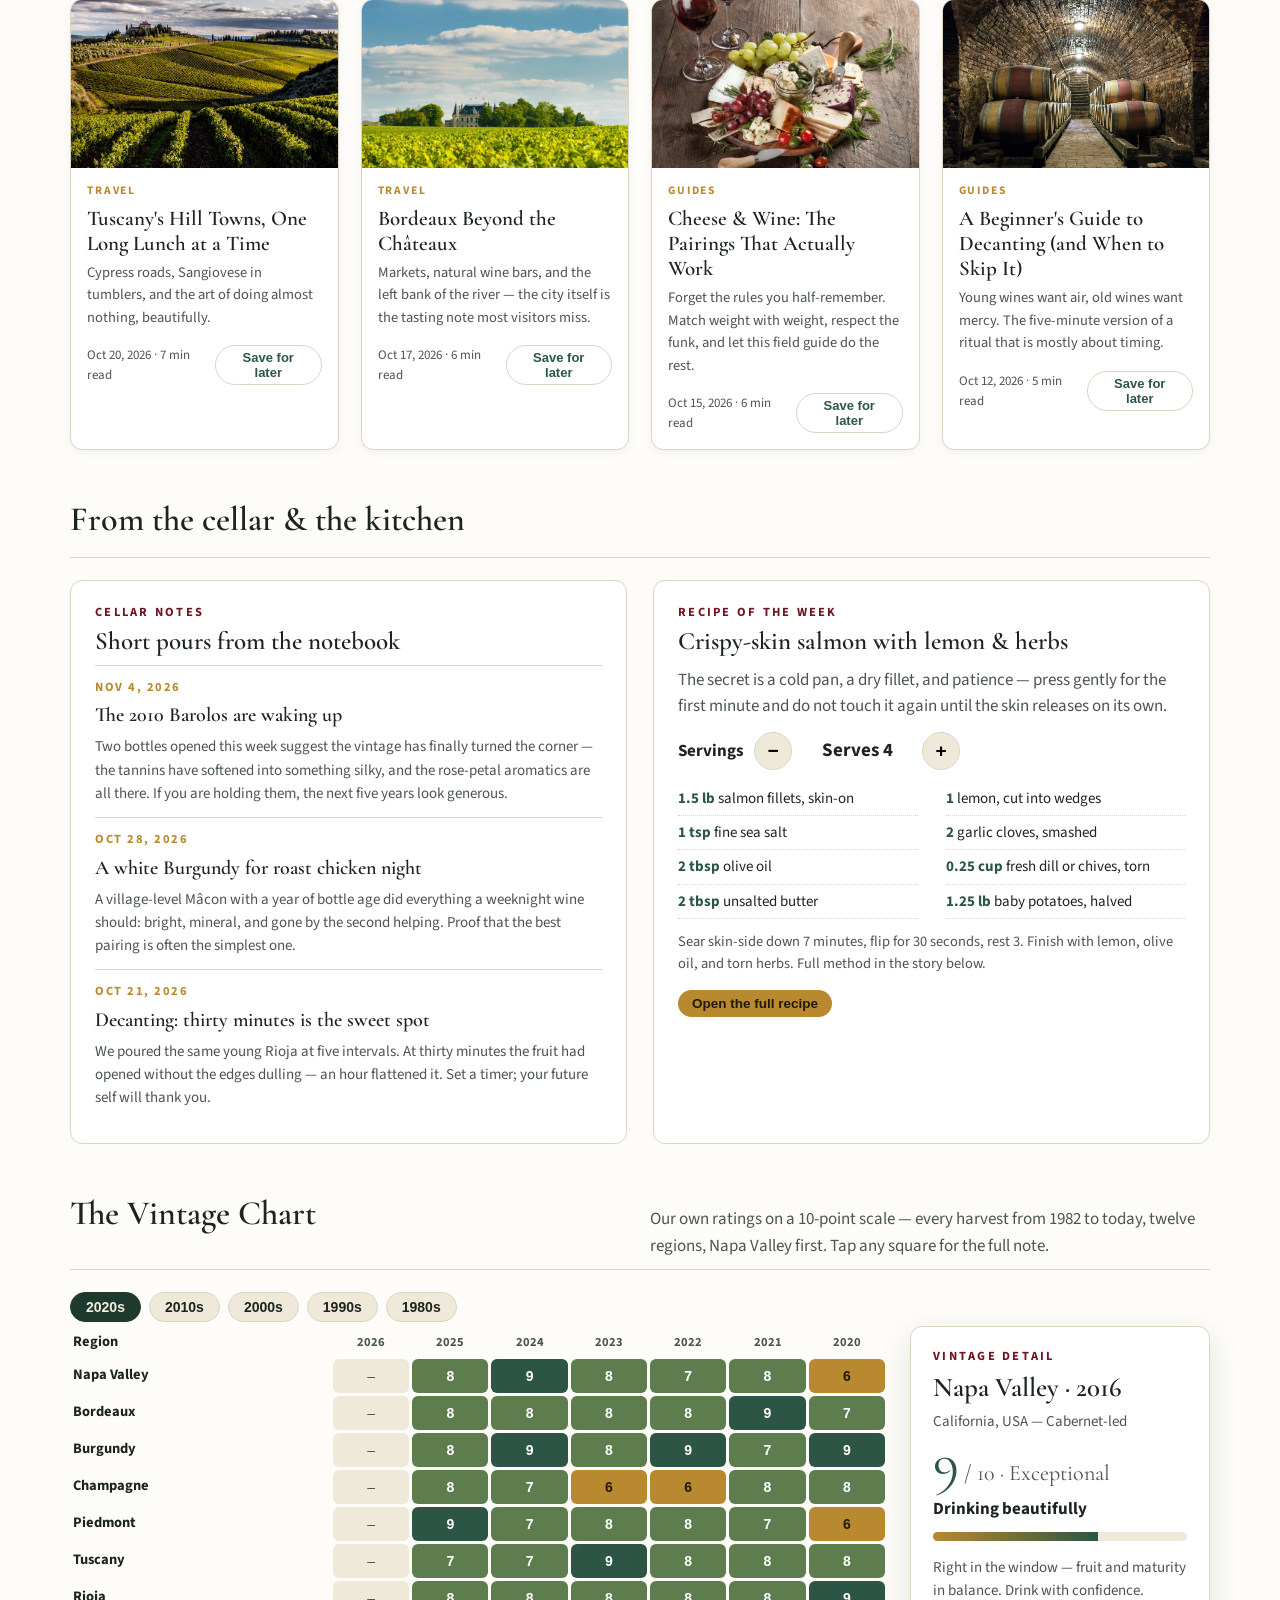
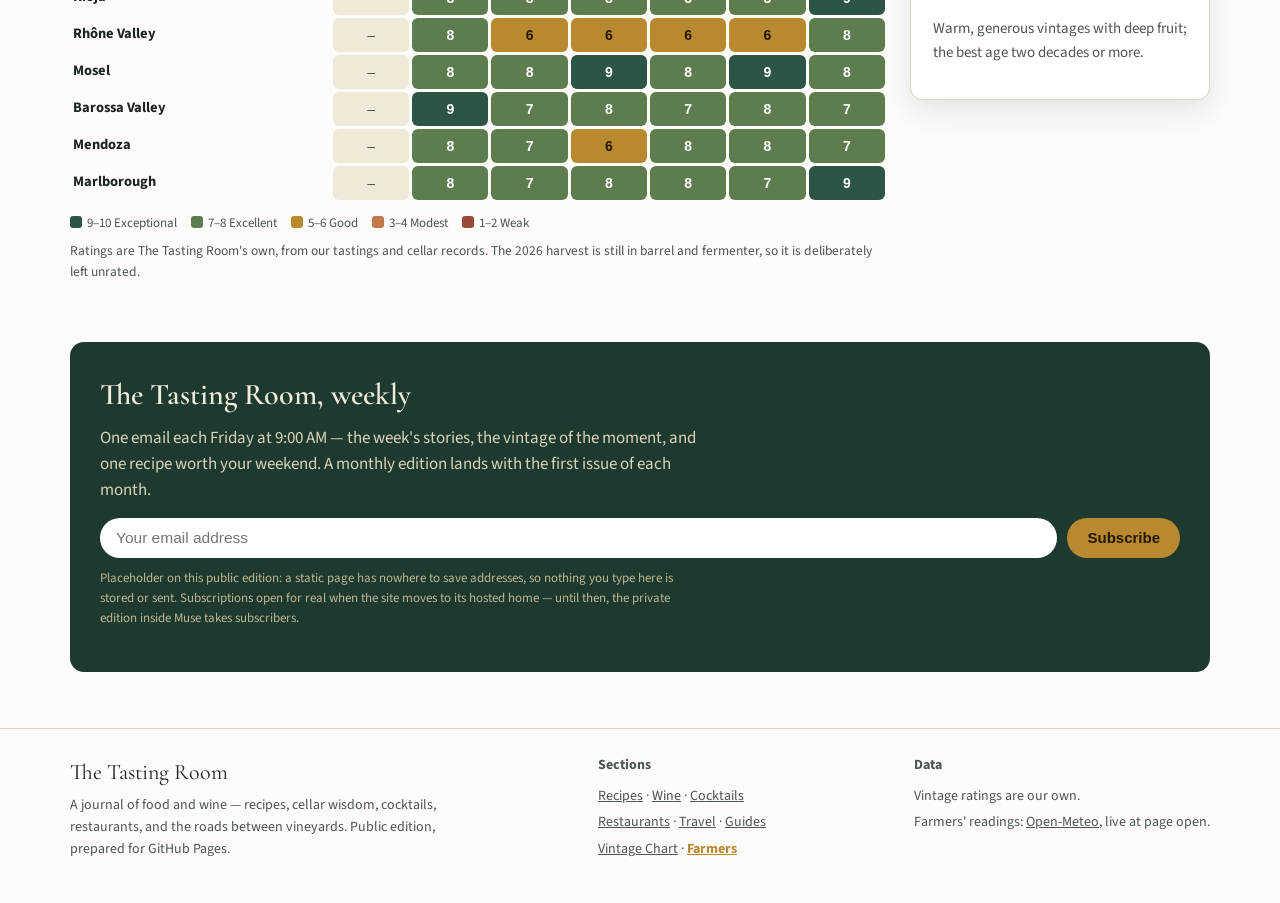
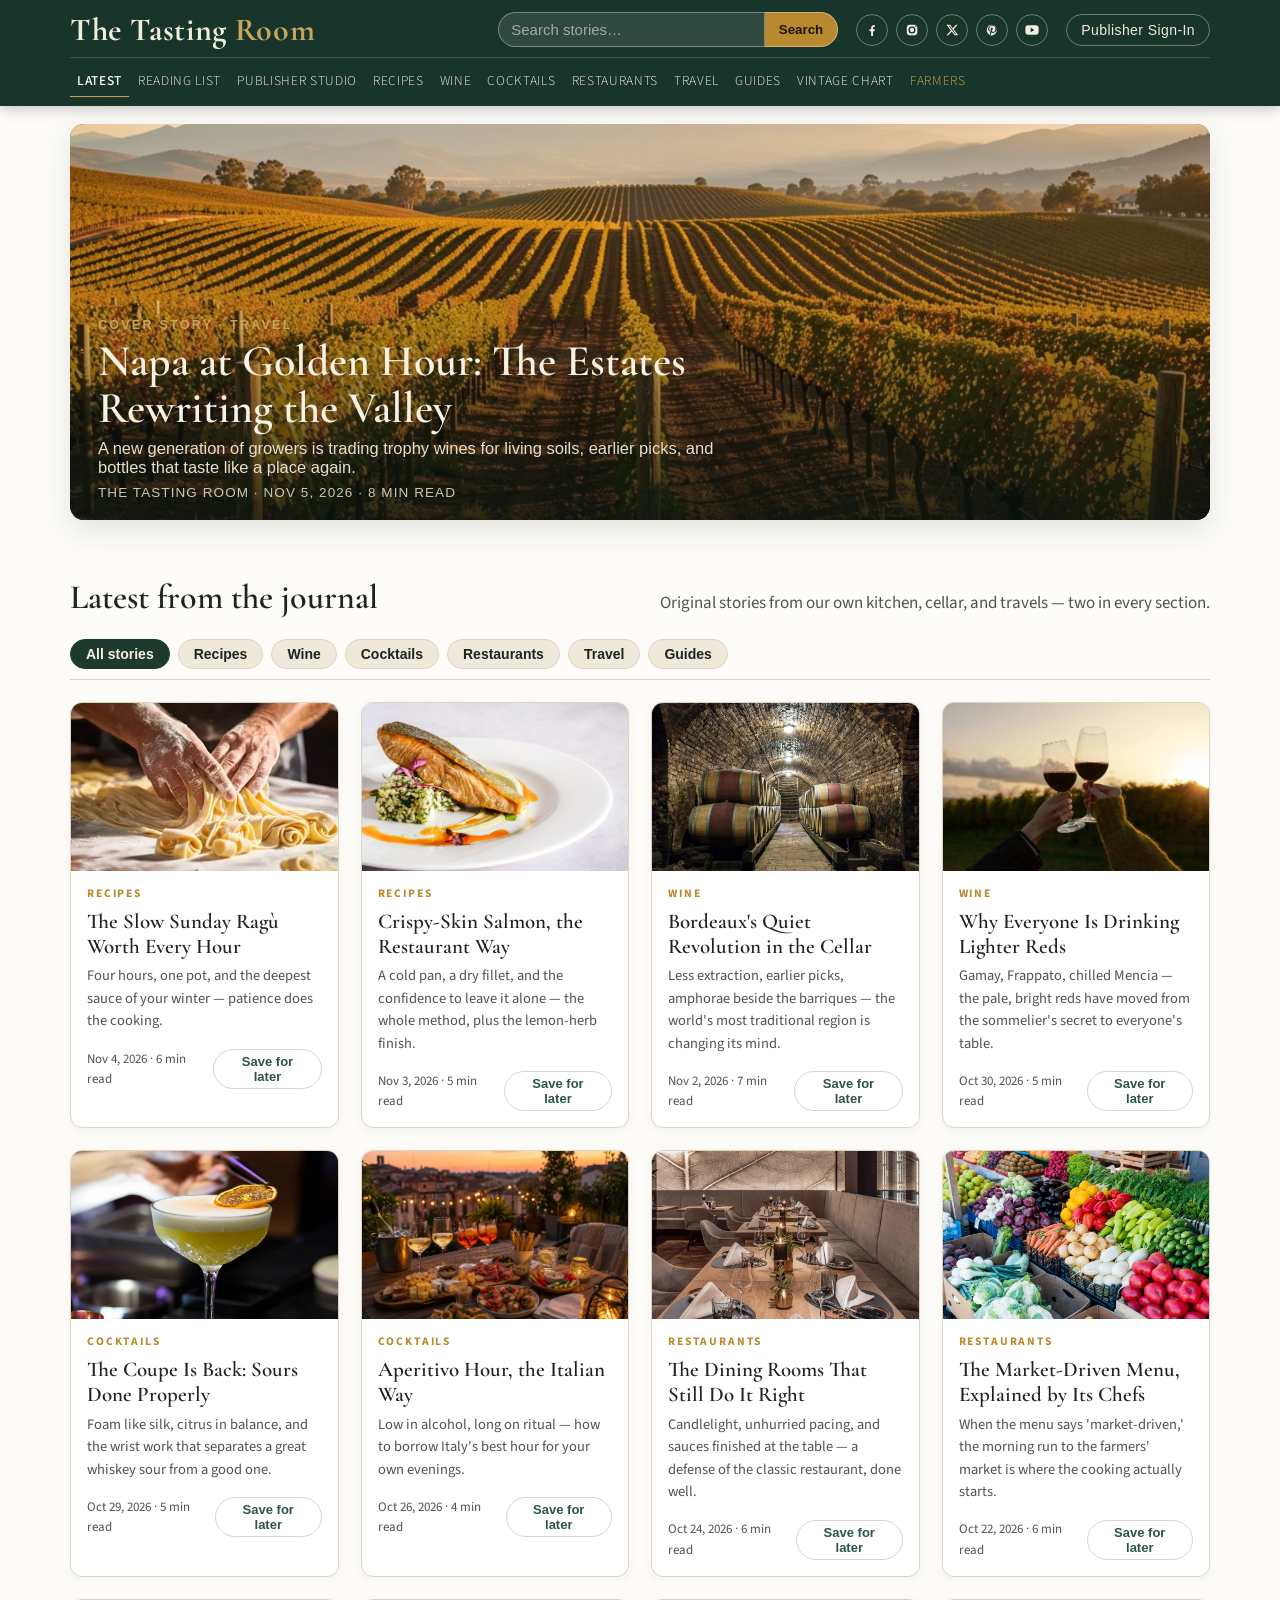
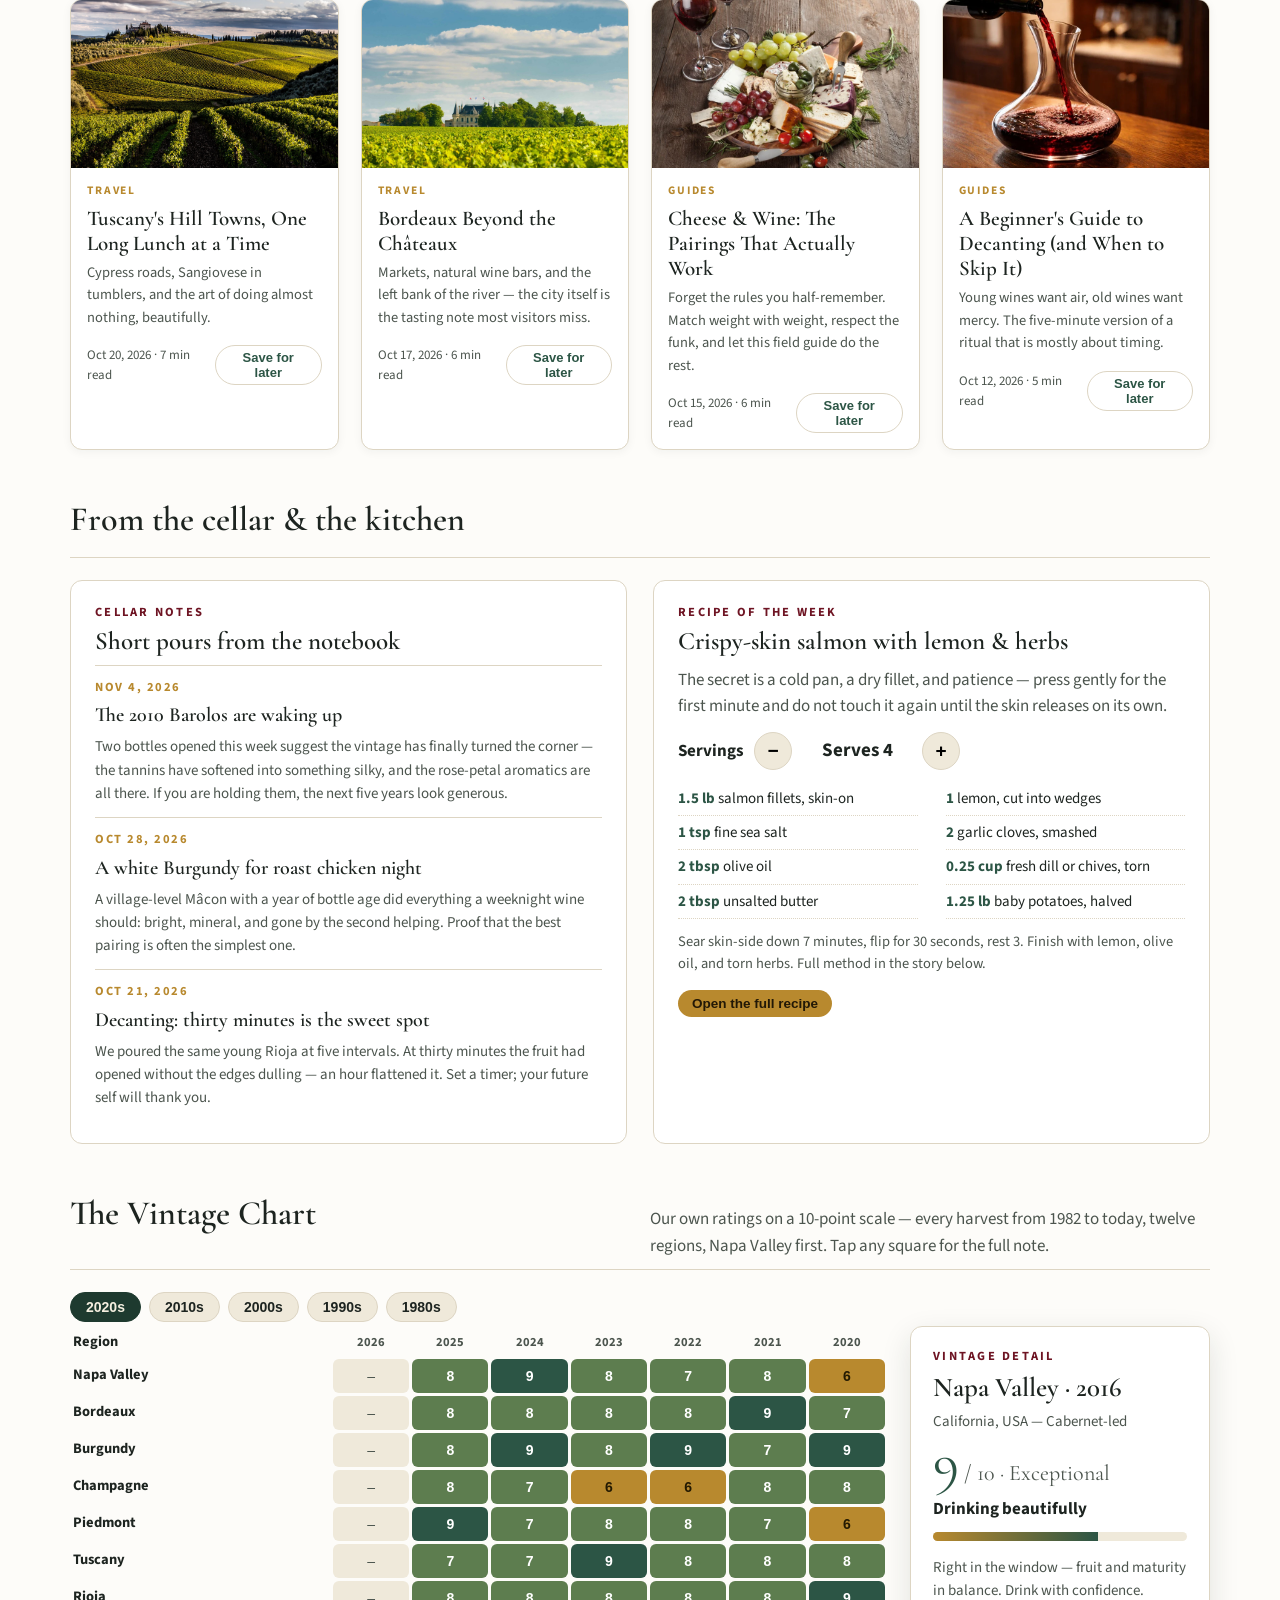
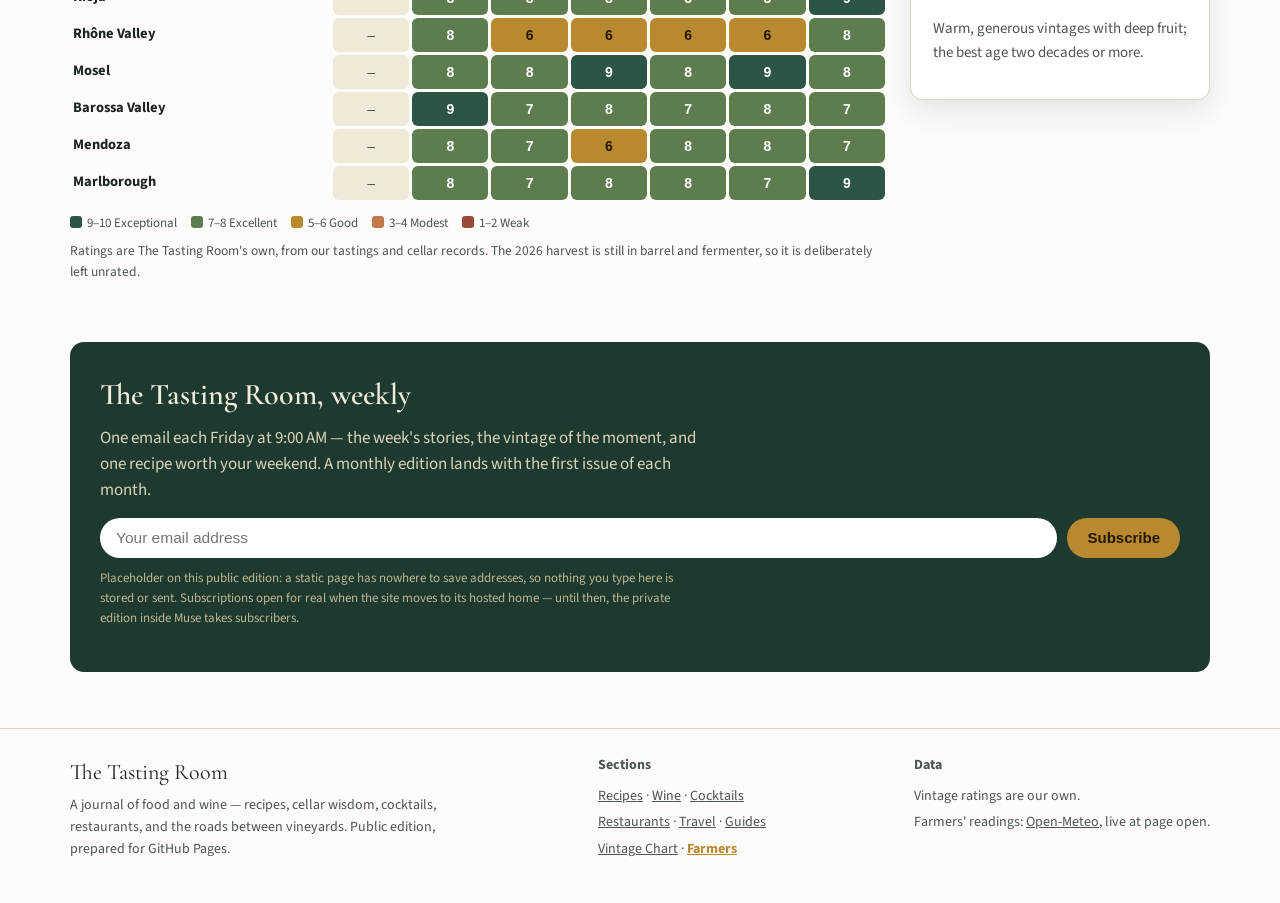
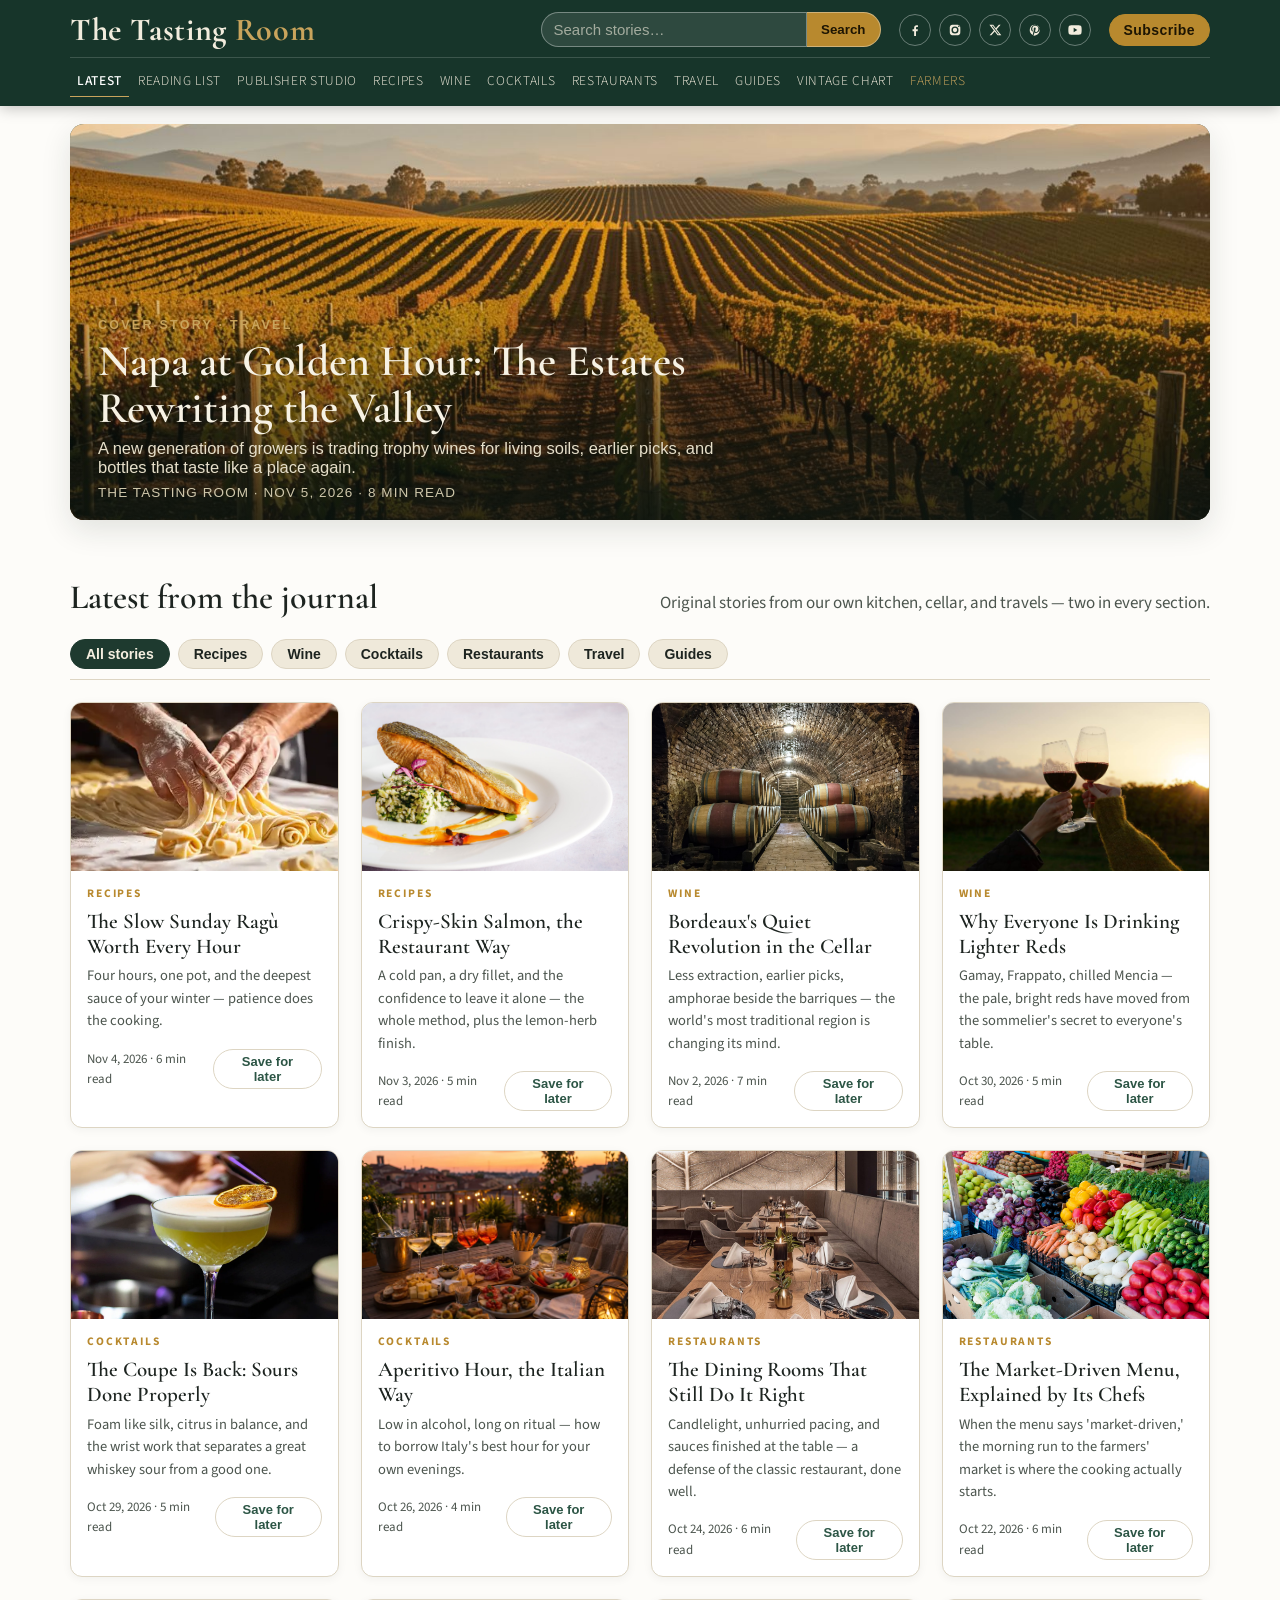
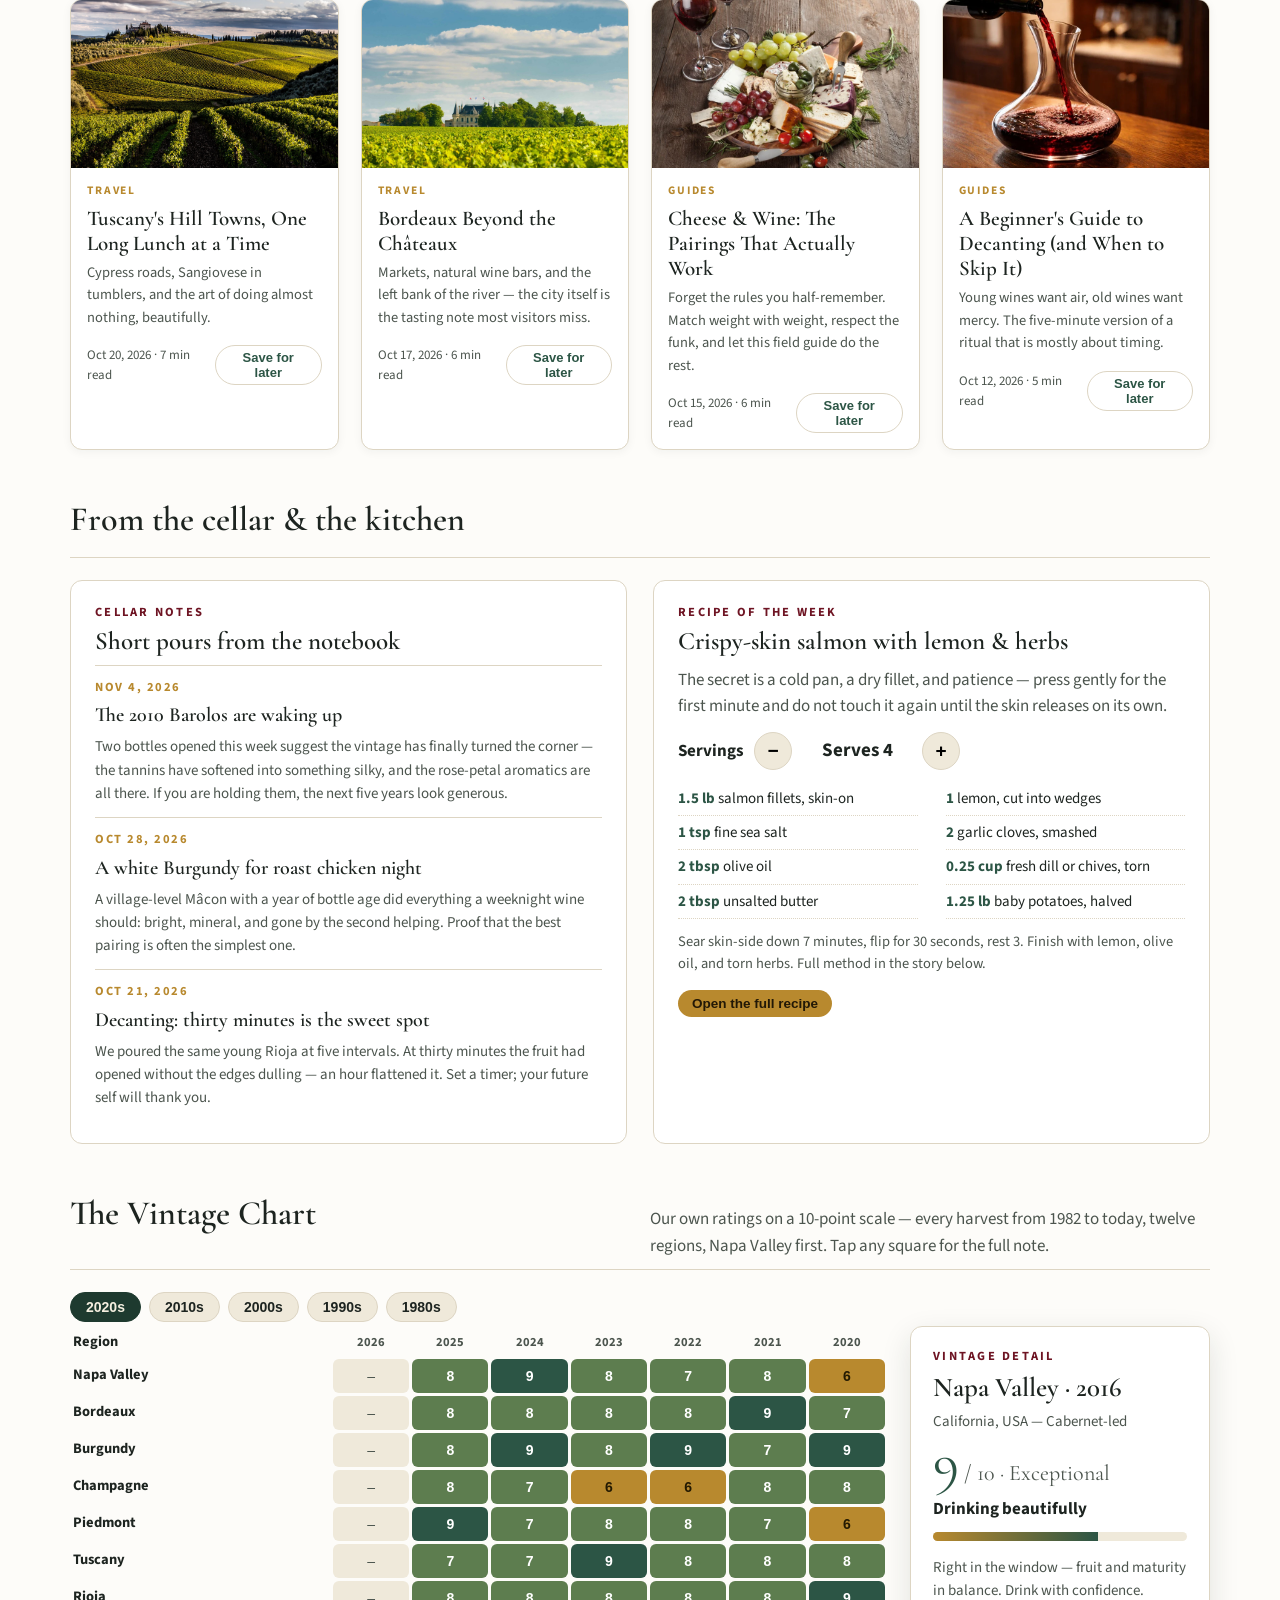
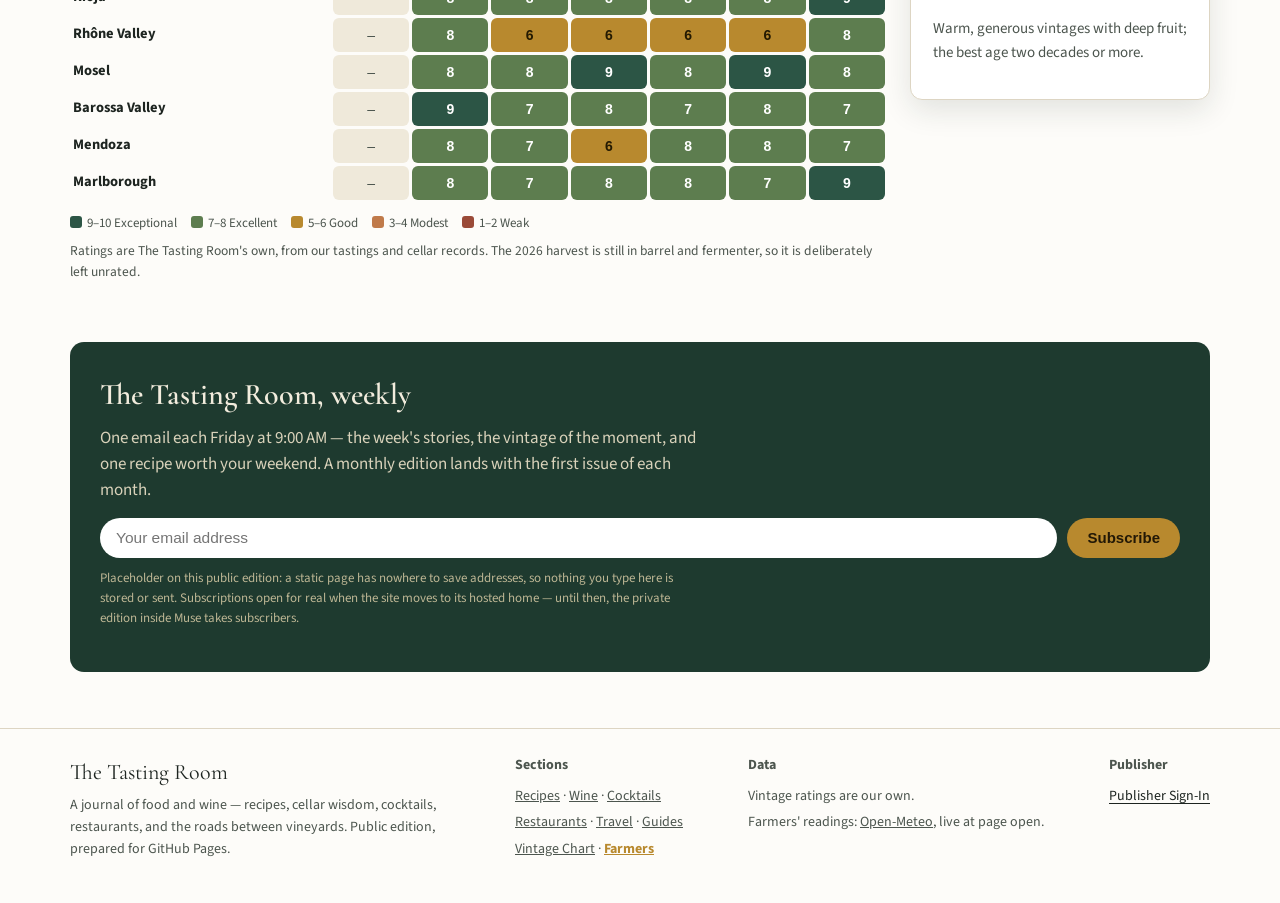
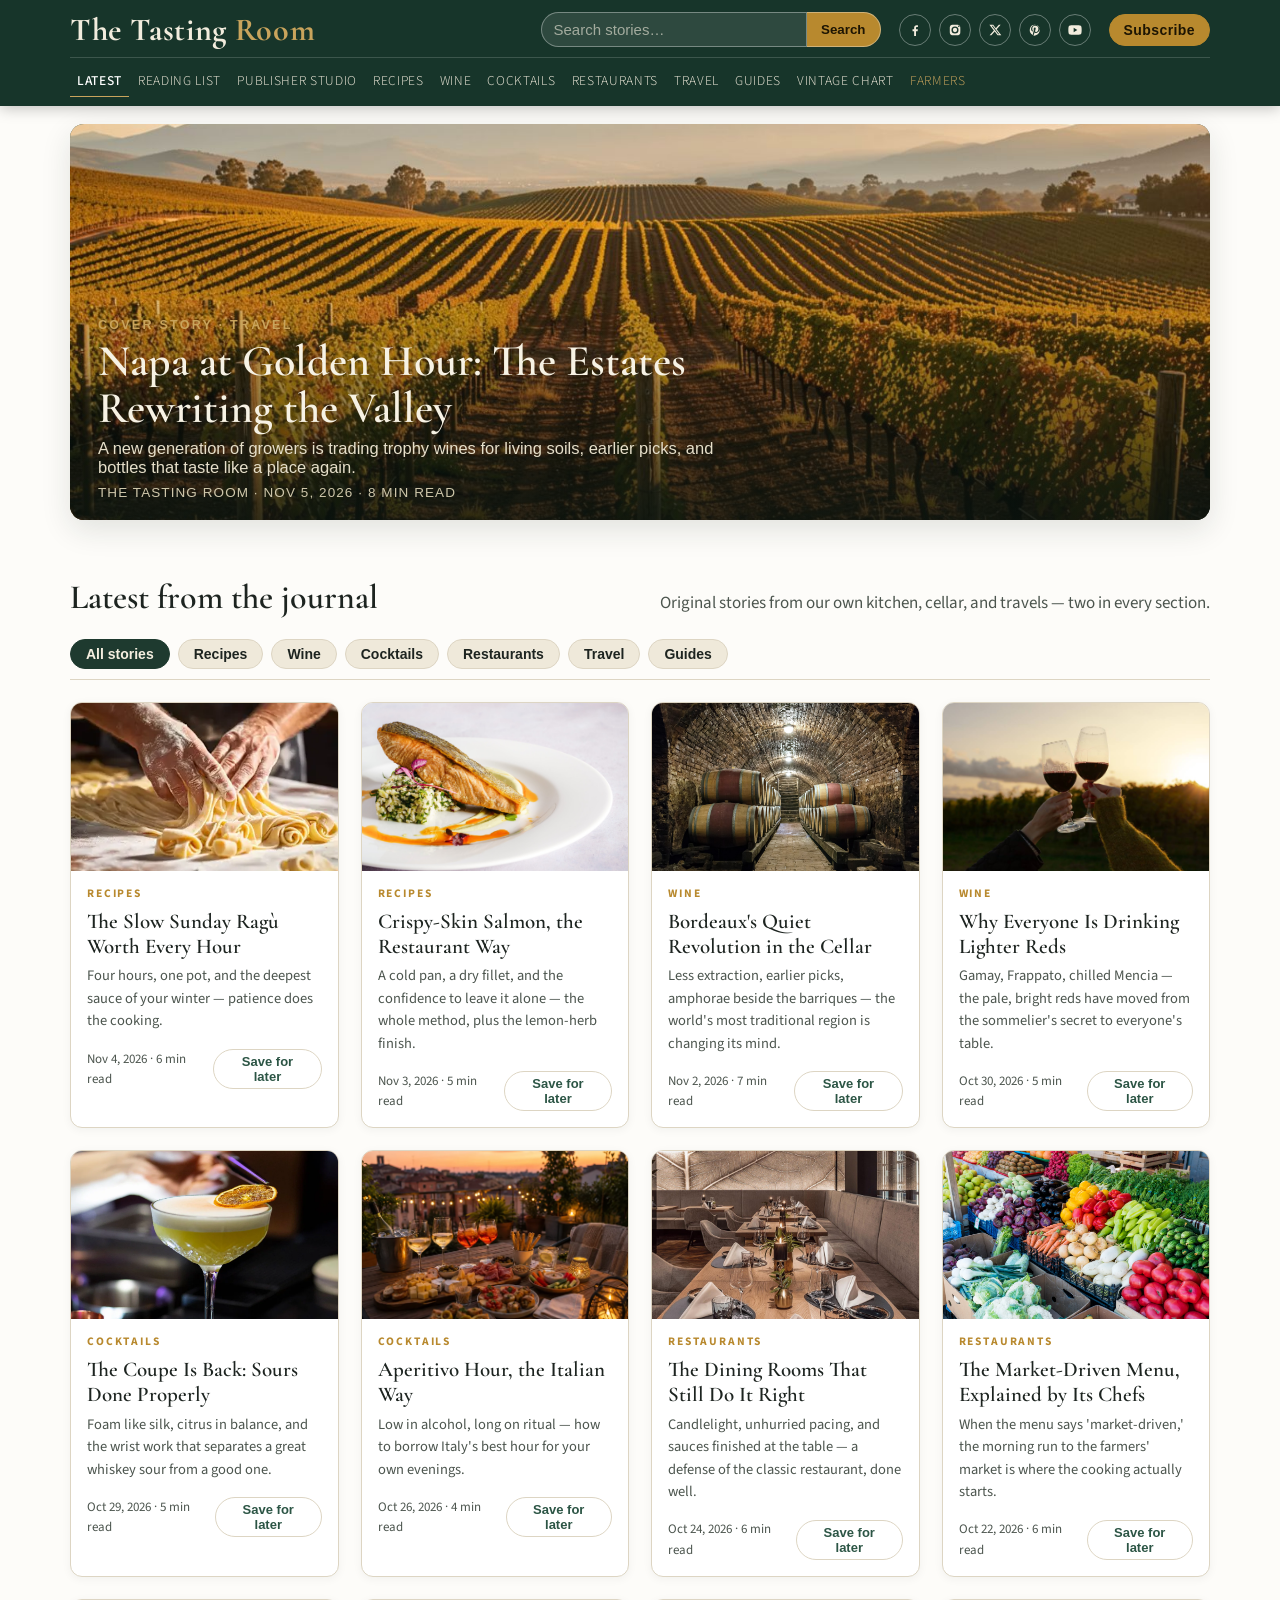
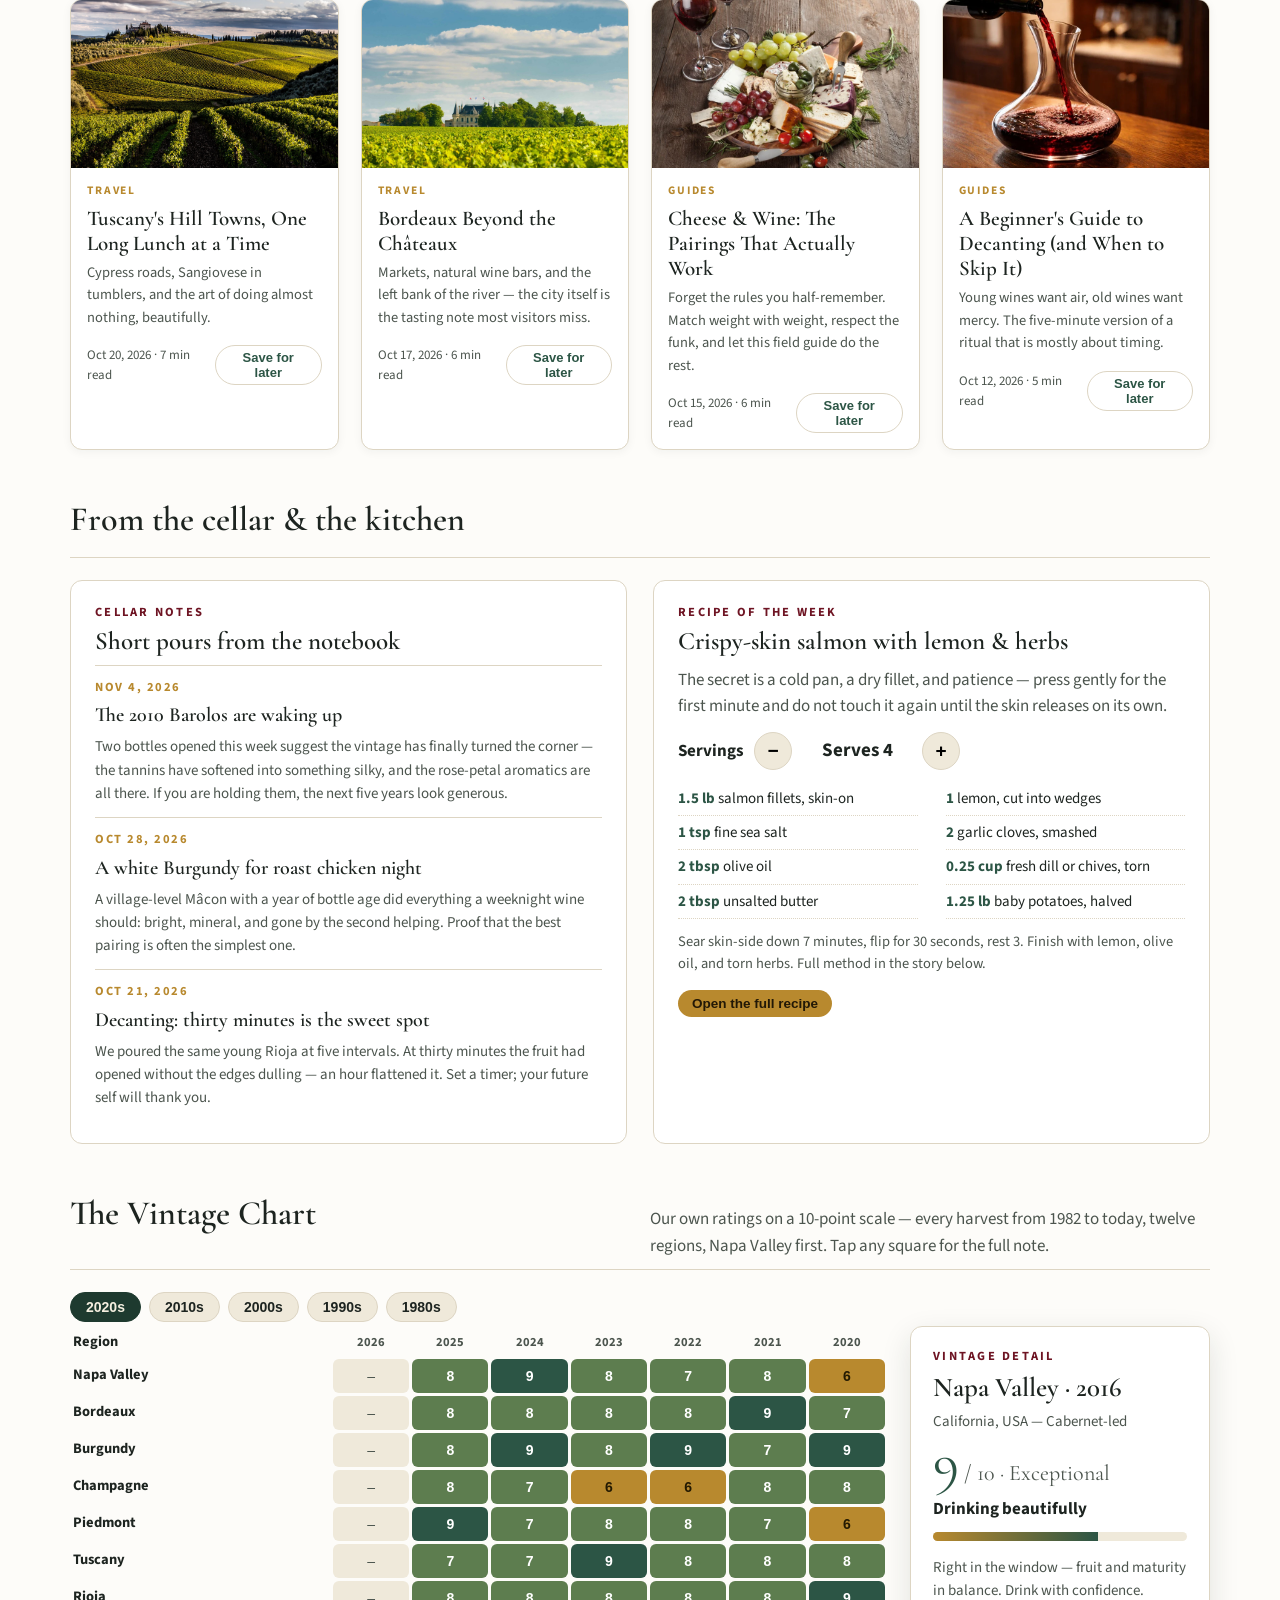
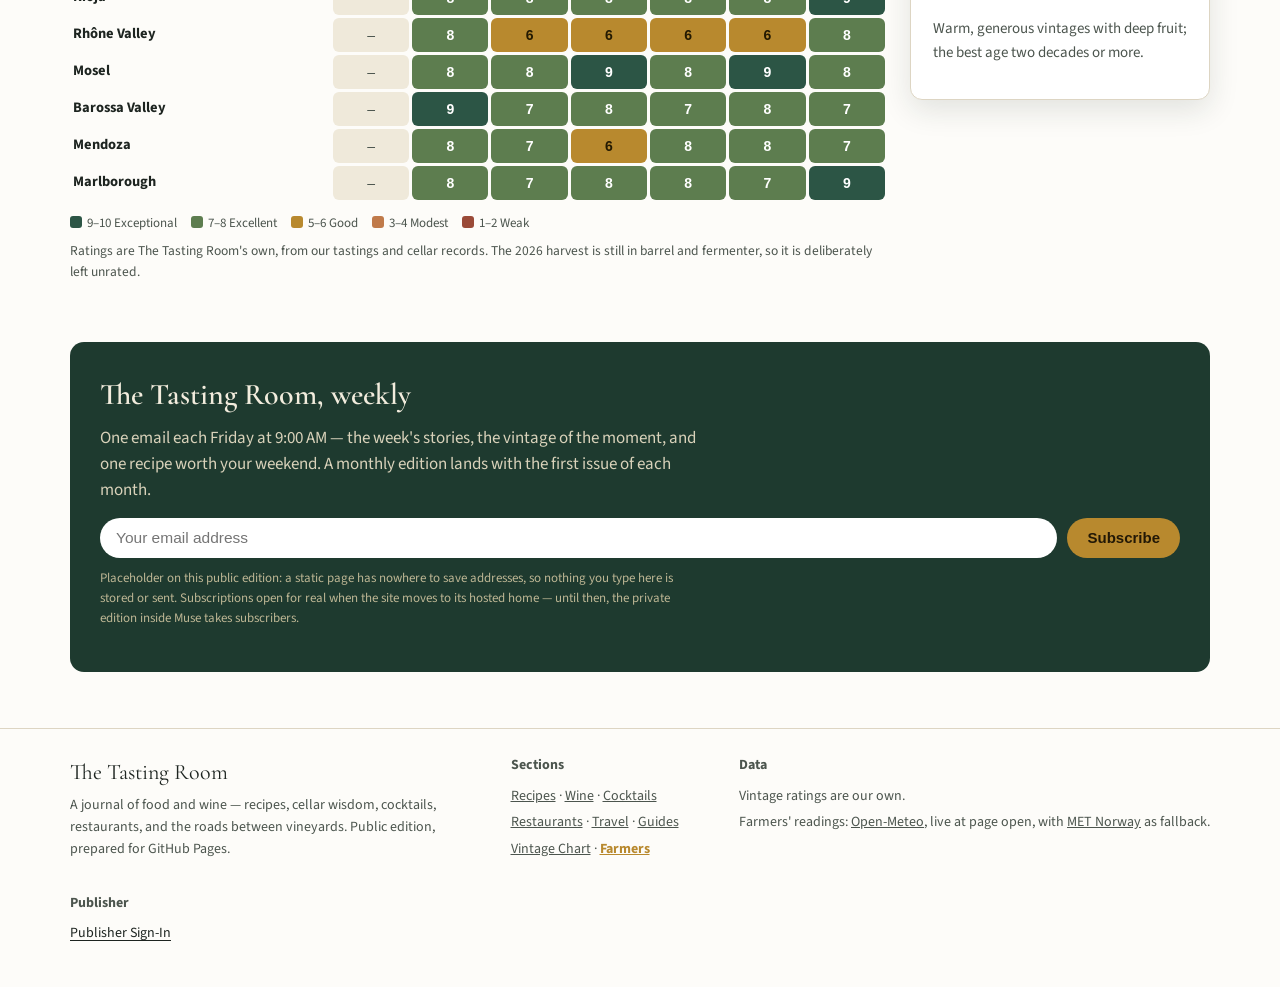
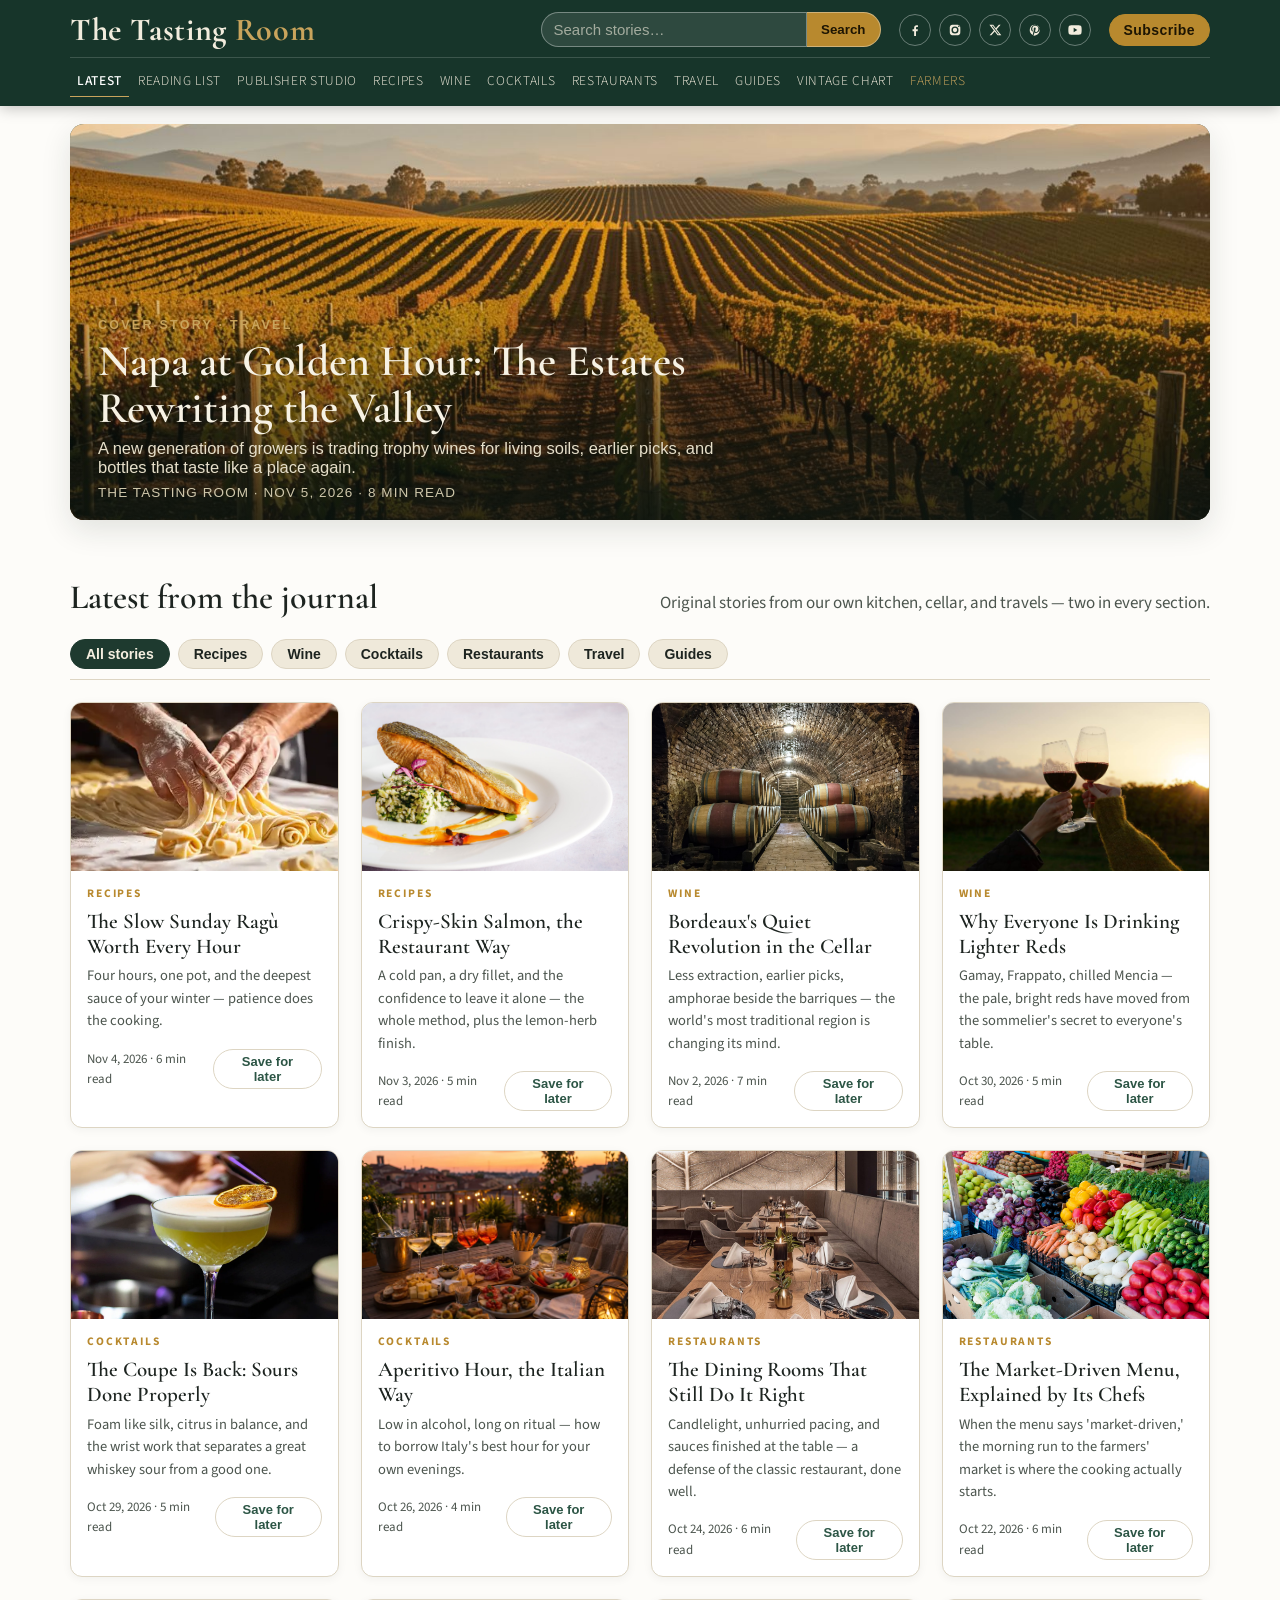
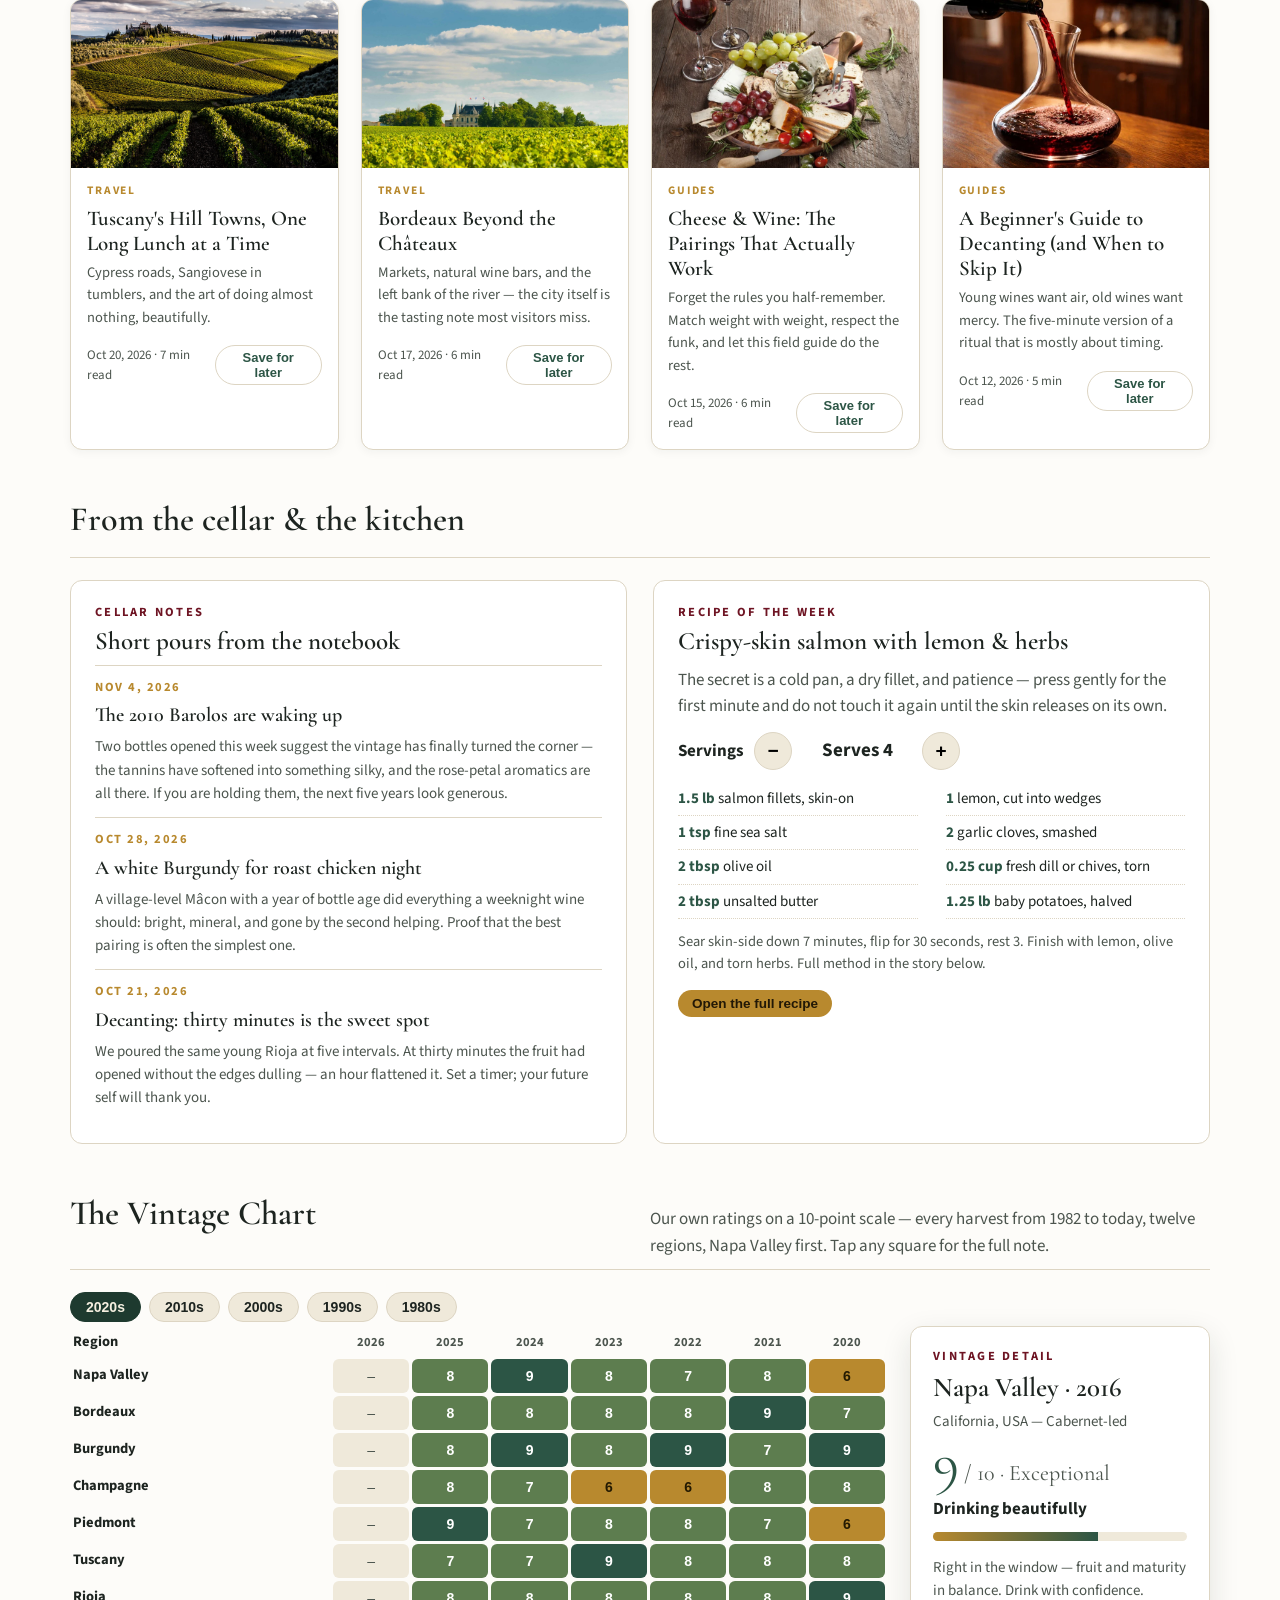
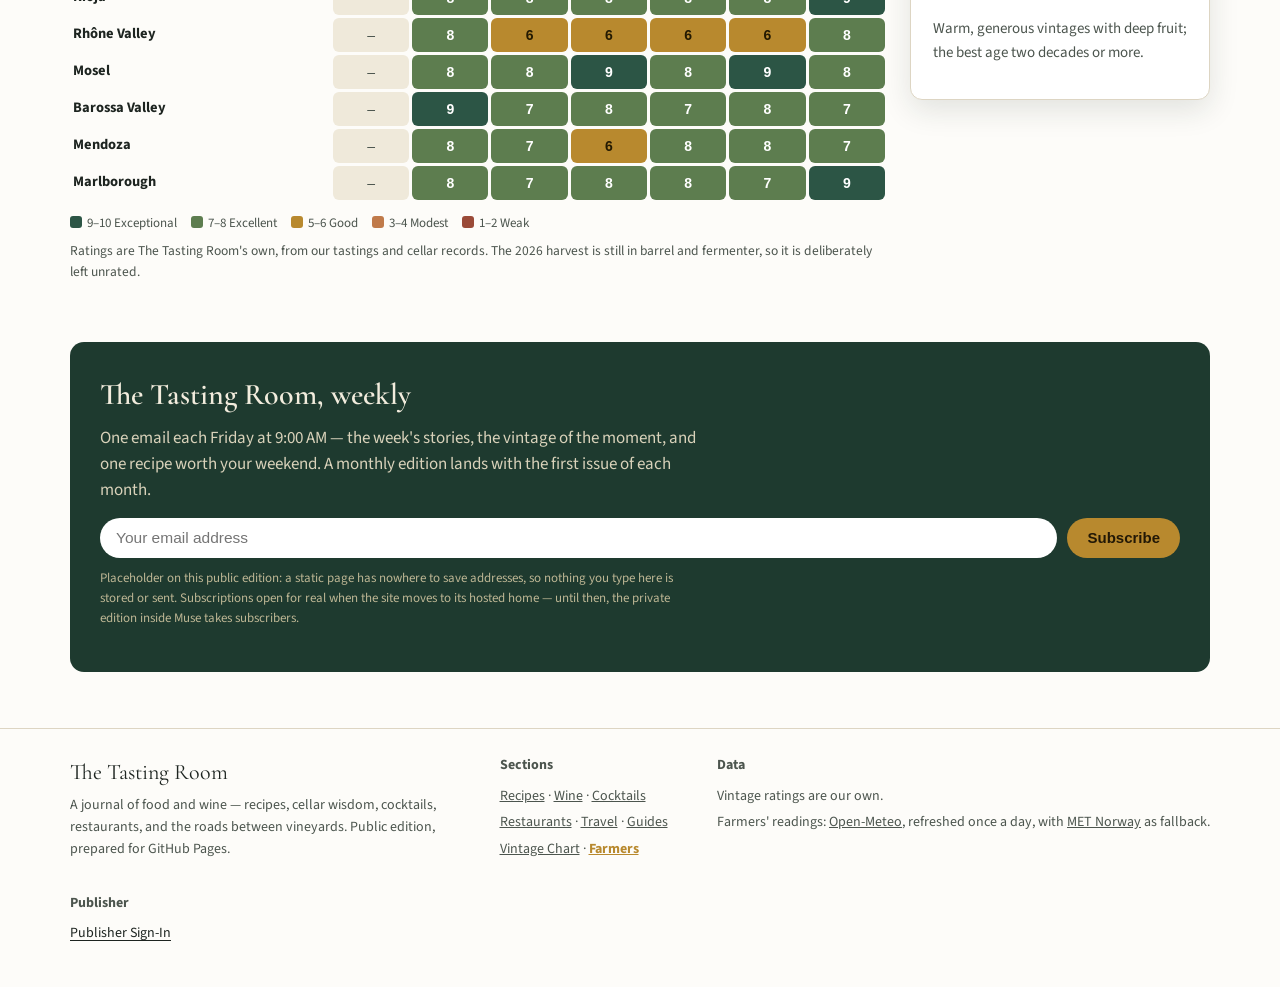
